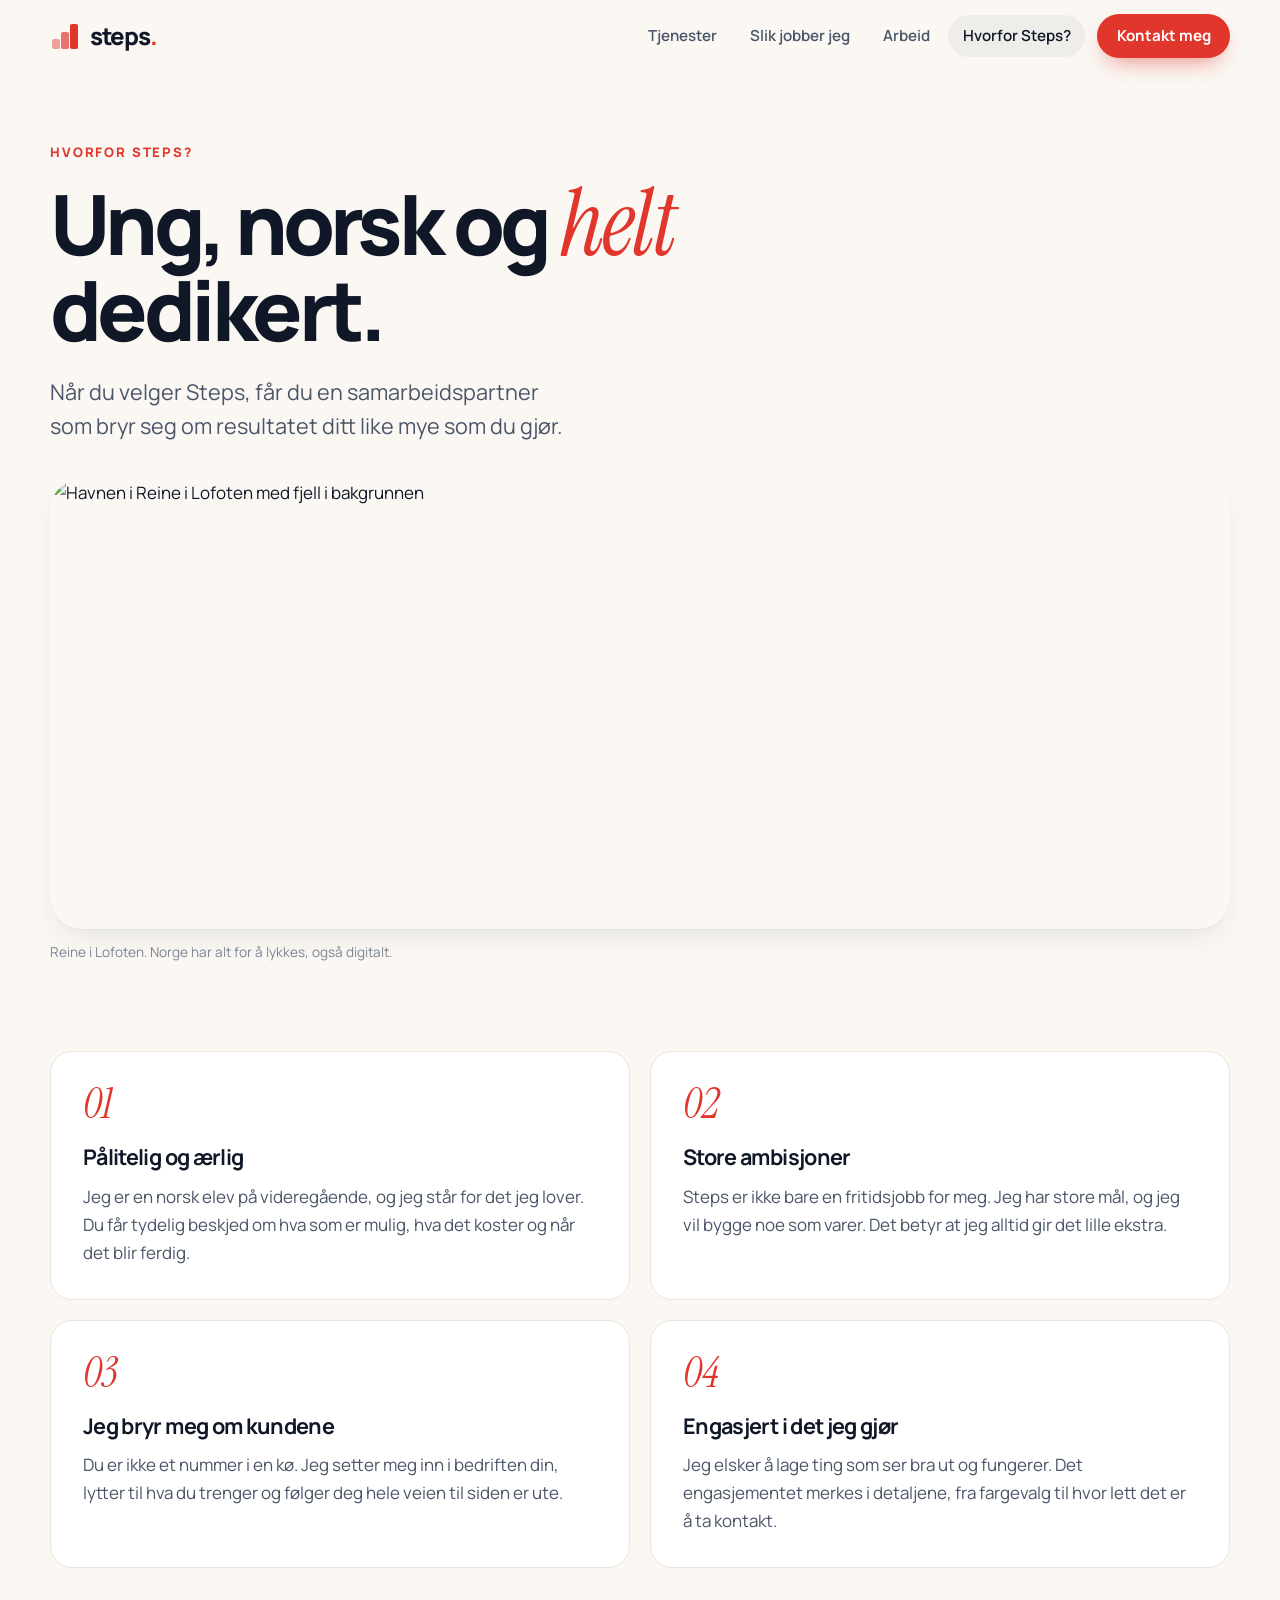
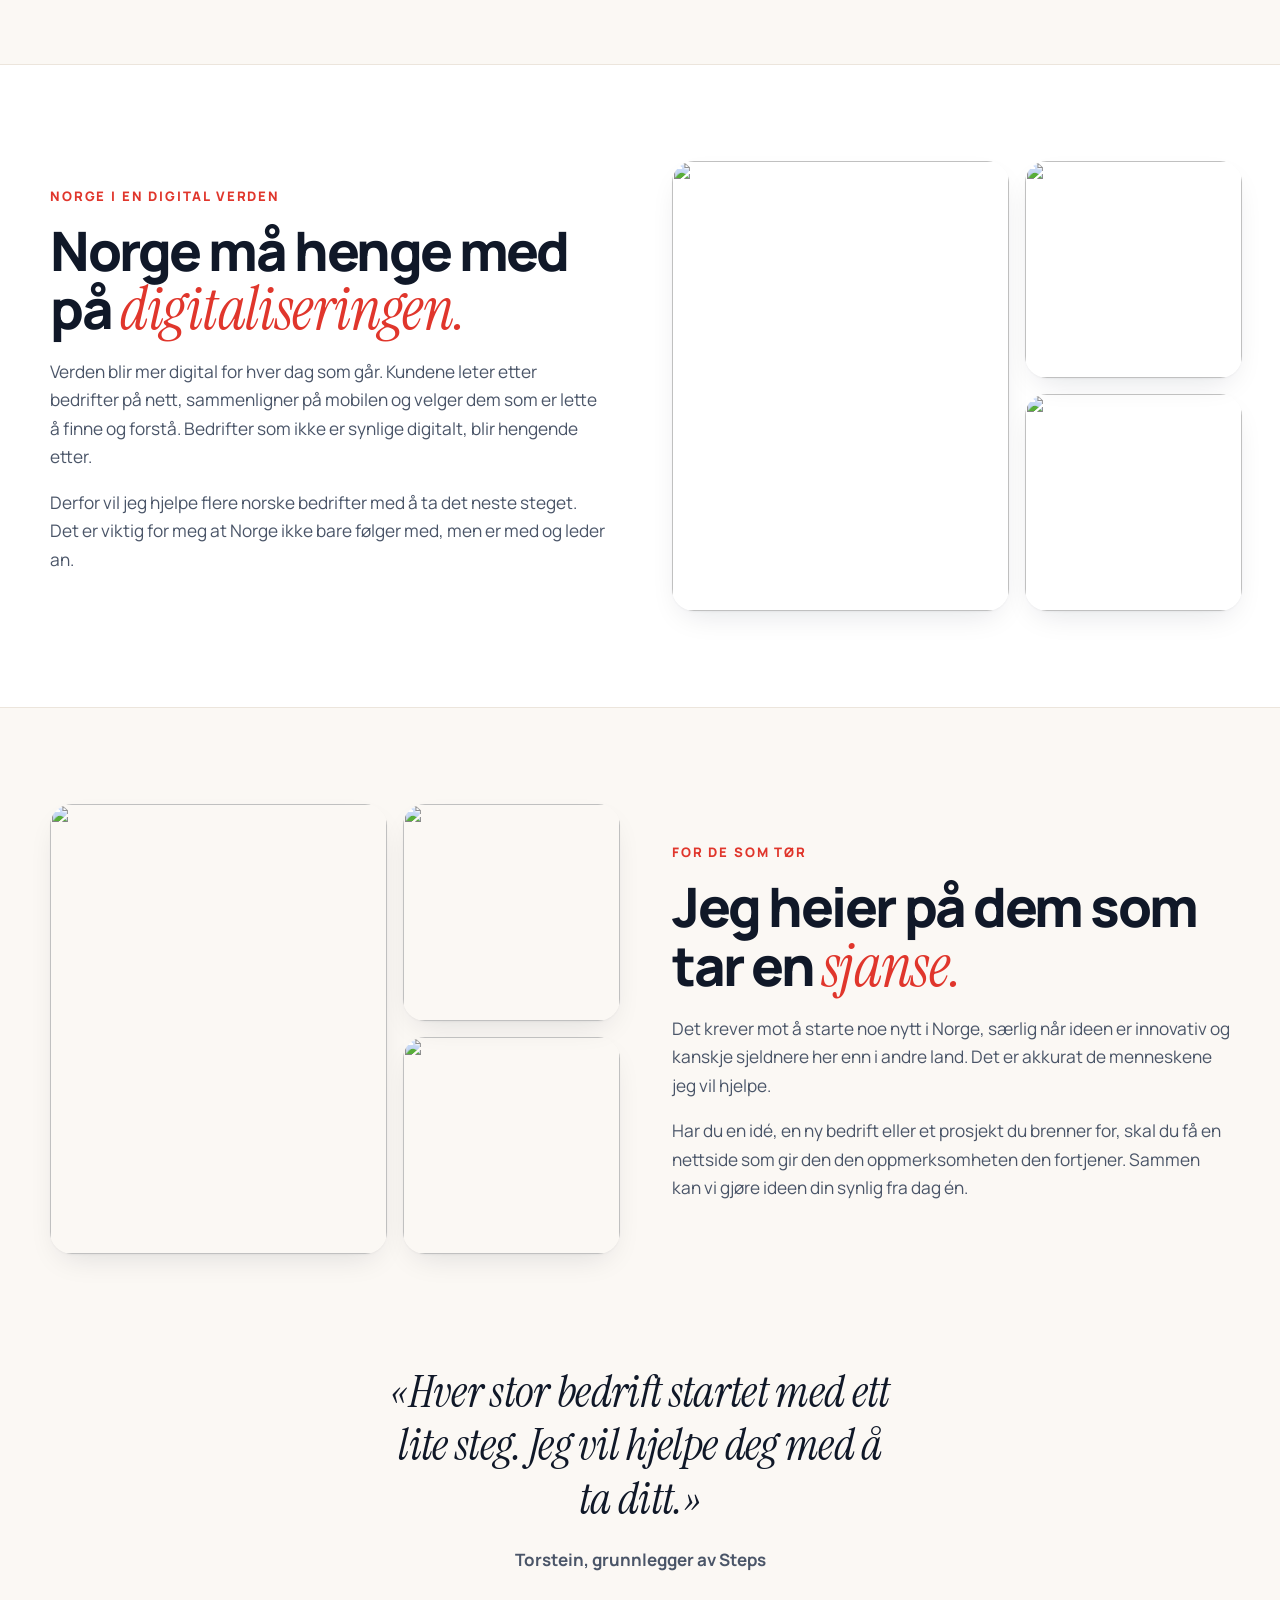
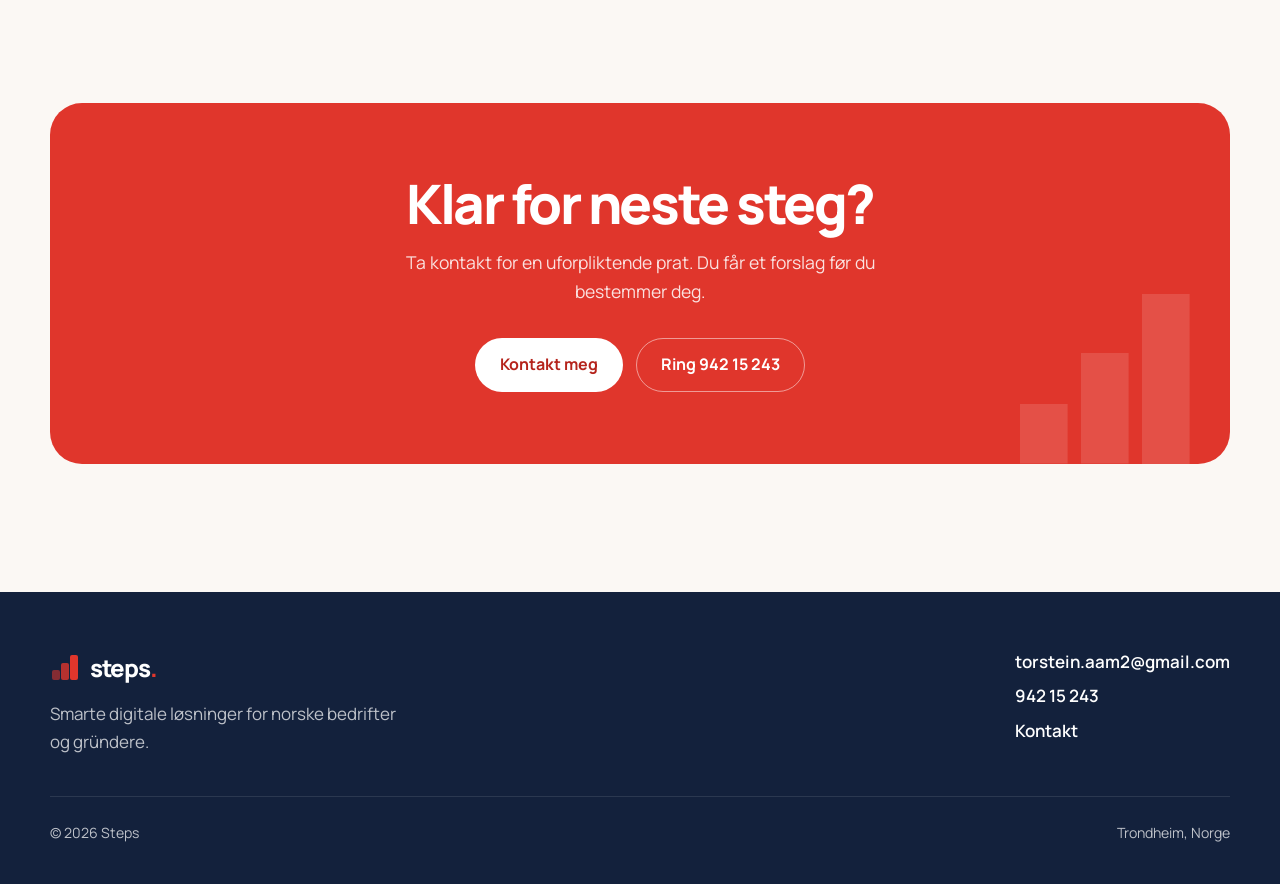
==== hvorfor.html @ 416d29a5 "Nytt design og navn: Steps, med lys profil, kontaktskjema og side om hvorfor velge Steps Co-authored" ====
<!DOCTYPE html>
<html lang="nb">
<head>
  <meta charset="UTF-8">
  <meta name="viewport" content="width=device-width, initial-scale=1.0">
  <title>Hvorfor velge Steps?</title>
  <meta name="description" content="Steps drives av en pålitelig og engasjert norsk elev på videregående som vil hjelpe norske bedrifter og gründere med å henge med på digitaliseringen.">
  <meta name="theme-color" content="#fbf8f4">
  <link rel="icon" href="data:image/svg+xml,%3Csvg xmlns='http://www.w3.org/2000/svg' viewBox='0 0 30 30'%3E%3Crect x='2' y='18' width='8' height='10' rx='2' fill='%23e0362c' opacity='.45'/%3E%3Crect x='11' y='11' width='8' height='17' rx='2' fill='%23e0362c' opacity='.7'/%3E%3Crect x='20' y='3' width='8' height='25' rx='2' fill='%23e0362c'/%3E%3C/svg%3E">
  <link rel="preconnect" href="https://fonts.googleapis.com">
  <link rel="preconnect" href="https://fonts.gstatic.com" crossorigin>
  <link href="https://fonts.googleapis.com/css2?family=Instrument+Serif:ital@0;1&family=Manrope:wght@400;500;600;700;800&display=swap" rel="stylesheet">
  <link rel="stylesheet" href="styles.css">
  <script>document.documentElement.classList.add('js');</script>
</head>
<body>
  <header class="topp">
    <div class="wrap topp-innhold">
      <a class="logo" href="index.html" aria-label="Steps – til forsiden">
        <svg viewBox="0 0 30 30" aria-hidden="true">
          <rect x="2" y="18" width="8" height="10" rx="2" fill="#e0362c" opacity=".45"/>
          <rect x="11" y="11" width="8" height="17" rx="2" fill="#e0362c" opacity=".7"/>
          <rect x="20" y="3" width="8" height="25" rx="2" fill="#e0362c"/>
        </svg>
        <span>steps<span class="punktum">.</span></span>
      </a>
      <nav class="meny" aria-label="Meny">
        <a href="index.html#tjenester">Tjenester</a>
        <a href="index.html#prosess">Slik jobber jeg</a>
        <a href="index.html#arbeid">Arbeid</a>
        <a href="hvorfor.html" aria-current="page">Hvorfor Steps?</a>
        <a class="knapp knapp--primar knapp--liten" href="index.html#kontakt">Kontakt meg</a>
      </nav>
    </div>
  </header>

  <main>
    <section class="side-hero">
      <div class="wrap">
        <span class="overtittel">Hvorfor Steps?</span>
        <h1>Ung, norsk og <span class="serif rod">helt</span> dedikert.</h1>
        <p class="slagord">Når du velger Steps, får du en samarbeidspartner som bryr seg om resultatet ditt like mye som du gjør.</p>
        <div class="banner vis">
          <img src="https://images.unsplash.com/photo-1635179502418-1d620c211ebd?auto=format&fit=crop&w=1800&q=75" alt="Havnen i Reine i Lofoten med fjell i bakgrunnen">
        </div>
        <p class="bildetekst-liten">Reine i Lofoten. Norge har alt for å lykkes, også digitalt.</p>
      </div>
    </section>

    <section class="seksjon" style="padding-top:3rem">
      <div class="wrap">
        <div class="grunner">
          <article class="grunn vis">
            <span class="nr">01</span>
            <h3>Pålitelig og ærlig</h3>
            <p>Jeg er en norsk elev på videregående, og jeg står for det jeg lover. Du får tydelig beskjed om hva som er mulig, hva det koster og når det blir ferdig.</p>
          </article>
          <article class="grunn vis forsink-1">
            <span class="nr">02</span>
            <h3>Store ambisjoner</h3>
            <p>Steps er ikke bare en fritidsjobb for meg. Jeg har store mål, og jeg vil bygge noe som varer. Det betyr at jeg alltid gir det lille ekstra.</p>
          </article>
          <article class="grunn vis">
            <span class="nr">03</span>
            <h3>Jeg bryr meg om kundene</h3>
            <p>Du er ikke et nummer i en kø. Jeg setter meg inn i bedriften din, lytter til hva du trenger og følger deg hele veien til siden er ute.</p>
          </article>
          <article class="grunn vis forsink-1">
            <span class="nr">04</span>
            <h3>Engasjert i det jeg gjør</h3>
            <p>Jeg elsker å lage ting som ser bra ut og fungerer. Det engasjementet merkes i detaljene, fra fargevalg til hvor lett det er å ta kontakt.</p>
          </article>
        </div>
      </div>
    </section>

    <section class="seksjon prosess">
      <div class="wrap delt">
        <div class="vis">
          <span class="overtittel">Norge i en digital verden</span>
          <h2>Norge må henge med på <span class="serif rod">digitaliseringen.</span></h2>
          <p>Verden blir mer digital for hver dag som går. Kundene leter etter bedrifter på nett, sammenligner på mobilen og velger dem som er lette å finne og forstå. Bedrifter som ikke er synlige digitalt, blir hengende etter.</p>
          <p>Derfor vil jeg hjelpe flere norske bedrifter med å ta det neste steget. Det er viktig for meg at Norge ikke bare følger med, men er med og leder an.</p>
        </div>
        <div class="delt-bilder vis forsink-1" aria-hidden="true">
          <img src="https://images.unsplash.com/photo-1705963035628-26a6a9cde008?auto=format&fit=crop&w=700&q=75" alt="" loading="lazy">
          <img src="https://images.unsplash.com/photo-1519389950473-47ba0277781c?auto=format&fit=crop&w=500&h=500&q=75" alt="" loading="lazy">
          <img src="https://images.unsplash.com/photo-1551434678-e076c223a692?auto=format&fit=crop&w=500&h=500&q=75" alt="" loading="lazy">
        </div>
      </div>
    </section>

    <section class="seksjon">
      <div class="wrap delt">
        <div class="delt-bilder vis" aria-hidden="true">
          <img src="https://images.unsplash.com/photo-1516216628859-9bccecab13ca?auto=format&fit=crop&w=700&q=75" alt="" loading="lazy">
          <img src="https://images.unsplash.com/photo-1600880292203-757bb62b4baf?auto=format&fit=crop&w=500&h=500&q=75" alt="" loading="lazy">
          <img src="https://images.unsplash.com/photo-1586717791821-3f44a563fa4c?auto=format&fit=crop&w=500&h=500&q=75" alt="" loading="lazy">
        </div>
        <div class="vis forsink-1">
          <span class="overtittel">For de som tør</span>
          <h2>Jeg heier på dem som tar en <span class="serif rod">sjanse.</span></h2>
          <p>Det krever mot å starte noe nytt i Norge, særlig når ideen er innovativ og kanskje sjeldnere her enn i andre land. Det er akkurat de menneskene jeg vil hjelpe.</p>
          <p>Har du en idé, en ny bedrift eller et prosjekt du brenner for, skal du få en nettside som gir den den oppmerksomheten den fortjener. Sammen kan vi gjøre ideen din synlig fra dag én.</p>
        </div>
      </div>
    </section>

    <section class="seksjon" style="padding-top:1rem">
      <div class="wrap">
        <p class="sitat vis">«Hver stor bedrift startet med ett lite steg. Jeg vil hjelpe deg med å ta ditt.»</p>
        <p class="sitat-kilde vis">Torstein, grunnlegger av Steps</p>
      </div>
    </section>

    <section class="seksjon" style="padding-top:1rem">
      <div class="wrap">
        <div class="cta vis">
          <h2>Klar for neste steg?</h2>
          <p>Ta kontakt for en uforpliktende prat. Du får et forslag før du bestemmer deg.</p>
          <div class="handlinger">
            <a class="knapp knapp--primar" href="index.html#kontakt">Kontakt meg</a>
            <a class="knapp knapp--sekundar" href="tel:+4794215243">Ring 942 15 243</a>
          </div>
        </div>
      </div>
    </section>
  </main>

  <footer class="bunn">
    <div class="wrap">
      <div class="bunn-grid">
        <div>
          <a class="logo" href="index.html">
            <svg viewBox="0 0 30 30" aria-hidden="true">
              <rect x="2" y="18" width="8" height="10" rx="2" fill="#e0362c" opacity=".55"/>
              <rect x="11" y="11" width="8" height="17" rx="2" fill="#e0362c" opacity=".8"/>
              <rect x="20" y="3" width="8" height="25" rx="2" fill="#e0362c"/>
            </svg>
            <span>steps<span class="punktum">.</span></span>
          </a>
          <p>Smarte digitale løsninger for norske bedrifter og gründere.</p>
        </div>
        <div class="bunn-lenker">
          <a href="mailto:torstein.aam2@gmail.com">torstein.aam2@gmail.com</a>
          <a href="tel:+4794215243">942 15 243</a>
          <a href="index.html#kontakt">Kontakt</a>
        </div>
      </div>
      <div class="bunn-nederst">
        <span>&copy; <span data-aar>2026</span> Steps</span>
        <span>Trondheim, Norge</span>
      </div>
    </div>
  </footer>

  <script src="script.js"></script>
</body>
</html>
---- styles.css ----
:root {
  --bg: #fbf8f4;
  --surface: #ffffff;
  --ink: #101828;
  --ink-2: #4a5568;
  --ink-3: #7a8494;
  --line: #ece5dc;
  /* Rorbu-rød: hovedfargen til Steps */
  --accent: #e0362c;
  --accent-dark: #b5241c;
  --accent-soft: #fdece9;
  --navy: #13213c;
  --font: "Manrope", system-ui, -apple-system, "Segoe UI", sans-serif;
  --serif: "Instrument Serif", Georgia, serif;
  --max: 1180px;
  --radius: 22px;
  --shadow: 0 1px 2px rgba(16, 24, 40, 0.04), 0 12px 32px -12px rgba(16, 24, 40, 0.14);
}

* { box-sizing: border-box; }
html { scroll-behavior: smooth; }
body {
  margin: 0;
  font-family: var(--font);
  background: var(--bg);
  color: var(--ink);
  font-size: 1.0625rem;
  line-height: 1.65;
  -webkit-font-smoothing: antialiased;
}
img, video { max-width: 100%; display: block; }
a { color: inherit; }
a:focus-visible, button:focus-visible, input:focus-visible, textarea:focus-visible {
  outline: 3px solid var(--accent);
  outline-offset: 3px;
}
::selection { background: var(--accent); color: #fff; }

.wrap { width: min(100% - 2.5rem, var(--max)); margin-inline: auto; }
.serif { font-family: var(--serif); font-weight: 400; font-style: italic; letter-spacing: -0.01em; }
.rod { color: var(--accent); }

/* Toppmeny */
.topp {
  position: sticky;
  top: 0;
  z-index: 50;
  background: rgba(251, 248, 244, 0.82);
  backdrop-filter: saturate(1.4) blur(14px);
  -webkit-backdrop-filter: saturate(1.4) blur(14px);
  border-bottom: 1px solid transparent;
  transition: border-color 0.3s, box-shadow 0.3s;
}
.topp.rullet { border-bottom-color: var(--line); }
.topp-innhold {
  display: flex;
  align-items: center;
  justify-content: space-between;
  gap: 1rem;
  min-height: 4.5rem;
}
.logo {
  display: inline-flex;
  align-items: center;
  gap: 0.6rem;
  text-decoration: none;
  font-weight: 800;
  font-size: 1.5rem;
  letter-spacing: -0.045em;
}
.logo svg { width: 30px; height: 30px; flex: none; }
.logo .punktum { color: var(--accent); }
.meny { display: flex; align-items: center; gap: 0.25rem; }
.meny a:not(.knapp) {
  text-decoration: none;
  color: var(--ink-2);
  font-weight: 600;
  font-size: 0.95rem;
  padding: 0.55rem 0.9rem;
  border-radius: 999px;
  transition: color 0.2s, background 0.2s;
}
.meny a:not(.knapp):hover, .meny a[aria-current="page"] { color: var(--ink); background: rgba(16, 24, 40, 0.05); }
.meny .knapp { margin-left: 0.5rem; }

/* Knapper */
.knapp {
  display: inline-flex;
  align-items: center;
  justify-content: center;
  gap: 0.6rem;
  min-height: 3.1rem;
  padding: 0.8rem 1.5rem;
  border-radius: 999px;
  border: 1.5px solid transparent;
  font: inherit;
  font-weight: 700;
  font-size: 1rem;
  text-decoration: none;
  cursor: pointer;
  transition: transform 0.2s, background 0.2s, border-color 0.2s, box-shadow 0.2s, color 0.2s;
}
.knapp:hover { transform: translateY(-2px); }
.knapp svg { width: 18px; height: 18px; flex: none; transition: transform 0.2s; }
.knapp:hover svg { transform: translateX(3px); }
.knapp--primar {
  background: var(--accent);
  color: #fff;
  box-shadow: 0 10px 24px -10px rgba(224, 54, 44, 0.7);
}
.knapp--primar:hover { background: var(--accent-dark); }
.knapp--sekundar { background: var(--surface); color: var(--ink); border-color: var(--line); }
.knapp--sekundar:hover { border-color: var(--ink); }
.knapp--liten { min-height: 2.6rem; padding: 0.55rem 1.15rem; font-size: 0.95rem; }

/* Hero */
.hero { position: relative; padding: 4.5rem 0 3.5rem; overflow: hidden; }
.hero::before {
  content: "";
  position: absolute;
  inset: -20% -10% auto auto;
  width: 60vw;
  height: 60vw;
  max-width: 820px;
  max-height: 820px;
  background: radial-gradient(circle, rgba(224, 54, 44, 0.12), transparent 62%);
  pointer-events: none;
}
.hero-grid {
  position: relative;
  display: grid;
  grid-template-columns: 1.05fr 0.95fr;
  gap: 3.5rem;
  align-items: center;
}
.etikett {
  display: inline-flex;
  align-items: center;
  gap: 0.6rem;
  padding: 0.4rem 0.95rem 0.4rem 0.45rem;
  border-radius: 999px;
  background: var(--surface);
  border: 1px solid var(--line);
  font-size: 0.88rem;
  font-weight: 600;
  color: var(--ink-2);
  margin-bottom: 1.6rem;
}
.flagg {
  width: 26px;
  height: 18px;
  border-radius: 4px;
  overflow: hidden;
  flex: none;
}
h1 {
  font-size: clamp(3rem, 7.2vw, 5.9rem);
  line-height: 0.98;
  letter-spacing: -0.055em;
  font-weight: 800;
  margin: 0 0 1.5rem;
}
h1 .serif { font-size: 1.12em; letter-spacing: -0.02em; }
.understrek { position: relative; display: inline-block; white-space: nowrap; }
.understrek svg {
  position: absolute;
  left: -2%;
  bottom: -0.12em;
  width: 104%;
  height: 0.32em;
  overflow: visible;
}
.understrek path {
  fill: none;
  stroke: var(--accent);
  stroke-width: 7;
  stroke-linecap: round;
  stroke-dasharray: 420;
  stroke-dashoffset: 420;
  animation: tegn 1.1s 0.5s cubic-bezier(0.65, 0, 0.35, 1) forwards;
}
@keyframes tegn { to { stroke-dashoffset: 0; } }
.slagord {
  font-size: clamp(1.15rem, 1.8vw, 1.35rem);
  color: var(--ink-2);
  max-width: 33rem;
  margin: 0 0 2.2rem;
  line-height: 1.6;
}
.slagord strong { color: var(--ink); font-weight: 700; }
.handlinger { display: flex; flex-wrap: wrap; gap: 0.85rem; align-items: center; }
.kontaktlinje {
  display: flex;
  flex-wrap: wrap;
  gap: 0.4rem 1.4rem;
  margin-top: 1.8rem;
  font-size: 0.95rem;
  color: var(--ink-3);
}
.kontaktlinje a { color: var(--ink); font-weight: 700; text-decoration: none; border-bottom: 1.5px solid var(--accent-soft); }
.kontaktlinje a:hover { border-bottom-color: var(--accent); }

.hero-visuell { position: relative; min-height: 520px; }
.hero-video {
  position: absolute;
  inset: 0 0 60px 40px;
  border-radius: 28px;
  overflow: hidden;
  box-shadow: var(--shadow);
  background: #ddd;
}
.hero-video video { width: 100%; height: 100%; object-fit: cover; }
.hero-bilde {
  position: absolute;
  left: 0;
  bottom: 0;
  width: 42%;
  aspect-ratio: 4 / 5;
  border-radius: 20px;
  overflow: hidden;
  border: 6px solid var(--bg);
  box-shadow: var(--shadow);
  animation: svev 7s ease-in-out infinite;
}
.hero-bilde img { width: 100%; height: 100%; object-fit: cover; }
.hero-kort {
  position: absolute;
  right: -10px;
  bottom: 18px;
  width: 250px;
  background: var(--surface);
  border-radius: 18px;
  padding: 1rem;
  box-shadow: var(--shadow);
  border: 1px solid var(--line);
  animation: svev 7s 1.5s ease-in-out infinite;
}
@keyframes svev { 0%, 100% { transform: translateY(0); } 50% { transform: translateY(-10px); } }

/* Animert nettlesermockup som bygger en side */
.mock-topp { display: flex; gap: 5px; margin-bottom: 0.75rem; }
.mock-topp span { width: 8px; height: 8px; border-radius: 50%; background: var(--line); }
.mock-topp span:first-child { background: var(--accent); }
.mock-blokk { height: 9px; border-radius: 5px; background: #eef0f3; margin-bottom: 7px; transform-origin: left; animation: bygg 4.8s ease-in-out infinite; }
.mock-blokk.tittel { height: 16px; width: 78%; background: var(--ink); }
.mock-blokk.b1 { width: 92%; animation-delay: 0.25s; }
.mock-blokk.b2 { width: 64%; animation-delay: 0.5s; }
.mock-rad { display: flex; gap: 7px; margin-top: 10px; }
.mock-rad .mock-blokk { height: 38px; flex: 1; border-radius: 9px; animation-delay: 0.8s; }
.mock-rad .mock-blokk:nth-child(2) { animation-delay: 1s; background: var(--accent-soft); }
.mock-rad .mock-blokk:nth-child(3) { animation-delay: 1.2s; }
.mock-knapp { margin-top: 6px; height: 22px; width: 44%; border-radius: 999px; background: var(--accent); transform-origin: left; animation: bygg 4.8s 1.4s ease-in-out infinite; }
.mock-tekst { margin: 0.7rem 0 0; font-size: 0.78rem; font-weight: 700; color: var(--ink-2); display: flex; align-items: center; gap: 0.45rem; }
.mock-tekst::before { content: ""; width: 7px; height: 7px; border-radius: 50%; background: #2fb36d; box-shadow: 0 0 0 4px rgba(47, 179, 109, 0.18); }
@keyframes bygg {
  0% { transform: scaleX(0); opacity: 0; }
  14%, 82% { transform: scaleX(1); opacity: 1; }
  100% { transform: scaleX(1); opacity: 0; }
}

/* Bildebånd som ruller */
.baand { padding: 1.5rem 0 1rem; overflow: hidden; }
.baand-spor { display: flex; gap: 1rem; width: max-content; animation: rull 60s linear infinite; }
.baand:hover .baand-spor { animation-play-state: paused; }
.baand figure { margin: 0; width: 280px; height: 190px; border-radius: 18px; overflow: hidden; flex: none; }
.baand figure:nth-child(even) { width: 220px; }
.baand img { width: 100%; height: 100%; object-fit: cover; transition: transform 0.6s; }
.baand figure:hover img { transform: scale(1.06); }
@keyframes rull { to { transform: translateX(calc(-50% - 0.5rem)); } }

/* Seksjoner */
.seksjon { padding: 6rem 0; }
.seksjon-hode { max-width: 44rem; margin-bottom: 3rem; }
.overtittel {
  display: inline-block;
  font-size: 0.82rem;
  font-weight: 800;
  letter-spacing: 0.14em;
  text-transform: uppercase;
  color: var(--accent);
  margin-bottom: 0.9rem;
}
h2 {
  font-size: clamp(2.1rem, 4.4vw, 3.4rem);
  line-height: 1.04;
  letter-spacing: -0.045em;
  font-weight: 800;
  margin: 0 0 1rem;
}
h2 .serif { font-size: 1.1em; }
.ingress { font-size: 1.15rem; color: var(--ink-2); margin: 0; }

/* Tjenester */
.tjenester { display: grid; grid-template-columns: repeat(4, 1fr); gap: 1.25rem; }
.tjeneste {
  background: var(--surface);
  border: 1px solid var(--line);
  border-radius: var(--radius);
  overflow: hidden;
  display: flex;
  flex-direction: column;
  transition: transform 0.3s, box-shadow 0.3s;
}
.tjeneste:hover { transform: translateY(-6px); box-shadow: var(--shadow); }
.tjeneste-bilde { aspect-ratio: 4 / 3; overflow: hidden; }
.tjeneste-bilde img { width: 100%; height: 100%; object-fit: cover; transition: transform 0.6s; }
.tjeneste:hover .tjeneste-bilde img { transform: scale(1.06); }
.tjeneste-tekst { padding: 1.4rem 1.4rem 1.6rem; }
.tjeneste .nr { font-size: 0.8rem; font-weight: 800; color: var(--accent); letter-spacing: 0.08em; }
.tjeneste h3 { font-size: 1.2rem; letter-spacing: -0.02em; margin: 0.35rem 0 0.5rem; }
.tjeneste p { margin: 0; color: var(--ink-2); font-size: 0.98rem; }

/* Steg for steg */
.prosess { background: var(--surface); border-block: 1px solid var(--line); }
.prosess-grid { display: grid; grid-template-columns: 1fr 1fr; gap: 4rem; align-items: center; }
.steg-liste { list-style: none; margin: 2rem 0 0; padding: 0; display: grid; gap: 0.5rem; }
.steg {
  display: grid;
  grid-template-columns: 3.25rem 1fr;
  gap: 1.1rem;
  padding: 1.1rem;
  border-radius: 18px;
  transition: background 0.25s;
}
.steg:hover { background: var(--bg); }
.steg-nr {
  width: 3.25rem;
  height: 3.25rem;
  border-radius: 14px;
  display: grid;
  place-items: center;
  font-weight: 800;
  color: var(--accent);
  background: var(--accent-soft);
}
.steg:nth-child(2) .steg-nr { transform: translateY(-3px); }
.steg:nth-child(3) .steg-nr { transform: translateY(-6px); }
.steg:nth-child(4) .steg-nr { transform: translateY(-9px); background: var(--accent); color: #fff; }
.steg h3 { margin: 0.1rem 0 0.25rem; font-size: 1.15rem; letter-spacing: -0.02em; }
.steg p { margin: 0; color: var(--ink-2); font-size: 0.98rem; }
.prosess-media { position: relative; display: grid; grid-template-columns: 1fr 1fr; gap: 1rem; }
.prosess-media > * { border-radius: 22px; overflow: hidden; box-shadow: var(--shadow); }
.prosess-media video, .prosess-media img { width: 100%; height: 100%; object-fit: cover; }
.prosess-media .stor { grid-column: 1 / -1; aspect-ratio: 16 / 9; }
.prosess-media .liten { aspect-ratio: 1; }

/* Arbeid */
.prosjekt {
  display: grid;
  grid-template-columns: 1.25fr 0.75fr;
  gap: 2.5rem;
  align-items: center;
  background: var(--surface);
  border: 1px solid var(--line);
  border-radius: 30px;
  padding: 2rem;
}
.nettleser { border-radius: 16px; overflow: hidden; border: 1px solid var(--line); box-shadow: var(--shadow); background: #fff; }
.nettleser-topp { display: flex; align-items: center; gap: 6px; padding: 0.7rem 0.9rem; background: #f4f1ec; border-bottom: 1px solid var(--line); }
.nettleser-topp span { width: 10px; height: 10px; border-radius: 50%; background: #ddd5ca; }
.nettleser-topp .adresse { margin-left: 0.75rem; flex: 1; height: auto; width: auto; border-radius: 8px; background: #fff; font-size: 0.75rem; color: var(--ink-3); padding: 0.2rem 0.7rem; }
.nettleser img { width: 100%; height: auto; }
.status {
  display: inline-flex;
  align-items: center;
  gap: 0.5rem;
  font-size: 0.82rem;
  font-weight: 700;
  color: var(--accent-dark);
  background: var(--accent-soft);
  padding: 0.35rem 0.8rem;
  border-radius: 999px;
}
.status::before { content: ""; width: 7px; height: 7px; border-radius: 50%; background: var(--accent); animation: puls 1.8s infinite; }
@keyframes puls { 0% { box-shadow: 0 0 0 0 rgba(224, 54, 44, 0.5); } 100% { box-shadow: 0 0 0 9px rgba(224, 54, 44, 0); } }
.prosjekt h3 { font-size: 2rem; letter-spacing: -0.04em; margin: 1rem 0 0.6rem; line-height: 1.1; }
.prosjekt p { color: var(--ink-2); margin: 0 0 1rem; }
.merknad { font-size: 0.92rem; padding: 0.9rem 1rem; border-radius: 14px; background: var(--bg); border: 1px dashed var(--line); }

/* Hvorfor-teaser på forsiden */
.hvorfor-teaser {
  position: relative;
  border-radius: 32px;
  overflow: hidden;
  min-height: 520px;
  display: grid;
  grid-template-columns: 1fr 1fr;
  background: var(--navy);
  color: #fff;
}
.hvorfor-teaser .tekst { padding: clamp(2rem, 5vw, 4rem); display: flex; flex-direction: column; justify-content: center; gap: 1rem; }
.hvorfor-teaser h2 { color: #fff; margin: 0; }
.hvorfor-teaser p { color: rgba(255, 255, 255, 0.78); margin: 0 0 0.8rem; font-size: 1.1rem; }
.hvorfor-teaser .overtittel { color: #ff8a7f; margin: 0; }
.hvorfor-teaser .bilde { position: relative; }
.hvorfor-teaser .bilde img { position: absolute; inset: 0; width: 100%; height: 100%; object-fit: cover; }
.hvorfor-teaser .bildetekst {
  position: absolute;
  left: 1rem;
  bottom: 1rem;
  font-size: 0.8rem;
  font-weight: 600;
  background: rgba(16, 24, 40, 0.55);
  backdrop-filter: blur(8px);
  padding: 0.35rem 0.75rem;
  border-radius: 999px;
}
.hvorfor-teaser .knapp { align-self: flex-start; }

/* Kontakt */
.kontakt-grid { display: grid; grid-template-columns: 0.9fr 1.1fr; gap: 3rem; align-items: start; }
.kontaktvalg { display: grid; gap: 0.85rem; margin-top: 2rem; }
.kontaktvalg-rad {
  display: flex;
  align-items: center;
  gap: 1rem;
  padding: 1.05rem 1.2rem;
  background: var(--surface);
  border: 1px solid var(--line);
  border-radius: 18px;
  text-decoration: none;
  transition: border-color 0.2s, transform 0.2s;
}
a.kontaktvalg-rad:hover { border-color: var(--accent); transform: translateX(4px); }
.kontaktvalg-ikon {
  width: 46px;
  height: 46px;
  border-radius: 14px;
  background: var(--accent-soft);
  color: var(--accent);
  display: grid;
  place-items: center;
  flex: none;
}
.kontaktvalg-ikon svg { width: 22px; height: 22px; }
.kontaktvalg-rad small { display: block; color: var(--ink-3); font-size: 0.82rem; font-weight: 600; }
.kontaktvalg-rad strong { font-size: 1.08rem; letter-spacing: -0.01em; word-break: break-all; }
.kopier {
  margin-left: auto;
  border: 1px solid var(--line);
  background: var(--bg);
  border-radius: 999px;
  padding: 0.4rem 0.9rem;
  font: inherit;
  font-size: 0.85rem;
  font-weight: 700;
  cursor: pointer;
  color: var(--ink-2);
  flex: none;
}
.kopier:hover { border-color: var(--ink); color: var(--ink); }

.skjema {
  background: var(--surface);
  border: 1px solid var(--line);
  border-radius: 28px;
  padding: clamp(1.5rem, 4vw, 2.5rem);
  box-shadow: var(--shadow);
}
.skjema h3 { margin: 0 0 0.3rem; font-size: 1.5rem; letter-spacing: -0.03em; }
.skjema > p { margin: 0 0 1.5rem; color: var(--ink-2); }
.felt-rad { display: grid; grid-template-columns: 1fr 1fr; gap: 1rem; }
.felt { display: grid; gap: 0.4rem; margin-bottom: 1rem; }
.felt label { font-weight: 700; font-size: 0.92rem; }
.felt label span { color: var(--ink-3); font-weight: 500; }
.felt input, .felt textarea {
  font: inherit;
  font-size: 1rem;
  color: var(--ink);
  background: var(--bg);
  border: 1.5px solid var(--line);
  border-radius: 14px;
  padding: 0.85rem 1rem;
  transition: border-color 0.2s, background 0.2s;
}
.felt input:focus, .felt textarea:focus { outline: none; border-color: var(--accent); background: #fff; }
.felt textarea { min-height: 140px; resize: vertical; }
.skjult { position: absolute; left: -9999px; }
.skjema .knapp { width: 100%; margin-top: 0.4rem; }
.skjema .knapp[disabled] { opacity: 0.65; cursor: wait; transform: none; }
.skjema-status { margin: 1rem 0 0; font-weight: 600; font-size: 0.95rem; min-height: 1.5em; }
.skjema-status.ok { color: #1f8a52; }
.skjema-status.feil { color: var(--accent-dark); }

/* Bunn */
.bunn { background: var(--navy); color: rgba(255, 255, 255, 0.72); padding: 3.5rem 0 2.5rem; margin-top: 2rem; }
.bunn-grid { display: flex; flex-wrap: wrap; justify-content: space-between; gap: 2rem; align-items: flex-start; }
.bunn .logo { color: #fff; }
.bunn p { margin: 0.6rem 0 0; max-width: 22rem; }
.bunn-lenker { display: grid; gap: 0.4rem; }
.bunn-lenker a { color: #fff; text-decoration: none; font-weight: 600; }
.bunn-lenker a:hover { color: #ff8a7f; }
.bunn-nederst { margin-top: 2.5rem; padding-top: 1.5rem; border-top: 1px solid rgba(255, 255, 255, 0.1); font-size: 0.88rem; display: flex; flex-wrap: wrap; justify-content: space-between; gap: 0.5rem; }

/* Hvorfor-siden */
.side-hero { padding: 4rem 0 2.5rem; }
.side-hero h1 { font-size: clamp(2.8rem, 6.5vw, 5.2rem); max-width: 14ch; }
.banner { border-radius: 32px; overflow: hidden; aspect-ratio: 21 / 8; box-shadow: var(--shadow); }
.banner img { width: 100%; height: 100%; object-fit: cover; }
.bildetekst-liten { font-size: 0.85rem; color: var(--ink-3); margin: 0.75rem 0 0; }
.grunner { display: grid; grid-template-columns: repeat(2, 1fr); gap: 1.25rem; }
.grunn {
  background: var(--surface);
  border: 1px solid var(--line);
  border-radius: var(--radius);
  padding: 2rem;
  transition: transform 0.3s, box-shadow 0.3s;
}
.grunn:hover { transform: translateY(-4px); box-shadow: var(--shadow); }
.grunn .nr { font-family: var(--serif); font-style: italic; font-size: 2.6rem; line-height: 1; color: var(--accent); }
.grunn h3 { font-size: 1.35rem; letter-spacing: -0.03em; margin: 0.8rem 0 0.5rem; }
.grunn p { margin: 0; color: var(--ink-2); }
.delt { display: grid; grid-template-columns: 1fr 1fr; gap: 4rem; align-items: center; }
.delt-bilder { display: grid; grid-template-columns: 1.2fr 0.8fr; gap: 1rem; }
.delt-bilder img { width: 100%; height: 100%; object-fit: cover; border-radius: 22px; box-shadow: var(--shadow); }
.delt-bilder img:first-child { grid-row: span 2; aspect-ratio: 3 / 4; }
.delt-bilder img:not(:first-child) { aspect-ratio: 1; }
.delt p { color: var(--ink-2); font-size: 1.08rem; }
.sitat {
  font-family: var(--serif);
  font-style: italic;
  font-size: clamp(1.8rem, 3.6vw, 2.8rem);
  line-height: 1.2;
  letter-spacing: -0.015em;
  max-width: 24ch;
  margin: 0 auto;
  text-align: center;
}
.sitat-kilde { text-align: center; margin-top: 1.2rem; font-weight: 700; color: var(--ink-2); }
.cta {
  text-align: center;
  background: var(--accent);
  color: #fff;
  border-radius: 32px;
  padding: clamp(2.5rem, 6vw, 4.5rem) 1.5rem;
  position: relative;
  overflow: hidden;
}
.cta::after {
  content: "";
  position: absolute;
  right: 2.5rem;
  bottom: 0;
  width: 170px;
  height: 170px;
  background:
    linear-gradient(rgba(255,255,255,0.13), rgba(255,255,255,0.13)) 0 100% / 28% 35% no-repeat,
    linear-gradient(rgba(255,255,255,0.13), rgba(255,255,255,0.13)) 50% 100% / 28% 65% no-repeat,
    linear-gradient(rgba(255,255,255,0.13), rgba(255,255,255,0.13)) 100% 100% / 28% 100% no-repeat;
}
@media (max-width: 720px) { .cta::after { display: none; } }
.cta h2 { color: #fff; }
.cta p { color: rgba(255, 255, 255, 0.85); max-width: 32rem; margin: 0 auto 2rem; font-size: 1.1rem; }
.cta .handlinger { justify-content: center; position: relative; z-index: 1; }
.cta .knapp--primar { background: #fff; color: var(--accent-dark); box-shadow: none; }
.cta .knapp--primar:hover { background: var(--navy); color: #fff; }
.cta .knapp--sekundar { background: transparent; color: #fff; border-color: rgba(255, 255, 255, 0.5); }
.cta .knapp--sekundar:hover { border-color: #fff; }

/* Animasjon når elementer kommer til syne */
.js .vis { opacity: 0; transform: translateY(28px); transition: opacity 0.8s ease, transform 0.8s cubic-bezier(0.2, 0.7, 0.2, 1); }
.js .vis.synlig { opacity: 1; transform: none; }
.js .vis.forsink-1 { transition-delay: 0.1s; }
.js .vis.forsink-2 { transition-delay: 0.2s; }
.js .vis.forsink-3 { transition-delay: 0.3s; }

@media (max-width: 1000px) {
  .hero-grid, .prosess-grid, .kontakt-grid, .delt { grid-template-columns: 1fr; gap: 2.5rem; }
  .hero-visuell { min-height: 440px; }
  .tjenester { grid-template-columns: repeat(2, 1fr); }
  .prosjekt { grid-template-columns: 1fr; }
  .hvorfor-teaser { grid-template-columns: 1fr; }
  .hvorfor-teaser .bilde { min-height: 300px; }
}
@media (max-width: 720px) {
  .meny a:not(.knapp):not(.behold) { display: none; }
  .seksjon { padding: 4.5rem 0; }
  .hero { padding-top: 2.5rem; }
  .hero-visuell { min-height: 380px; }
  .hero-video { inset: 0 0 50px 20px; }
  .hero-kort { width: 210px; right: 0; }
  .tjenester, .grunner, .felt-rad { grid-template-columns: 1fr; }
  .banner { aspect-ratio: 4 / 3; }
  .kopier { display: none; }
}
@media (prefers-reduced-motion: reduce) {
  *, *::before, *::after { animation: none !important; transition: none !important; scroll-behavior: auto !important; }
  .understrek path { stroke-dashoffset: 0; }
  .js .vis { opacity: 1; transform: none; }
}
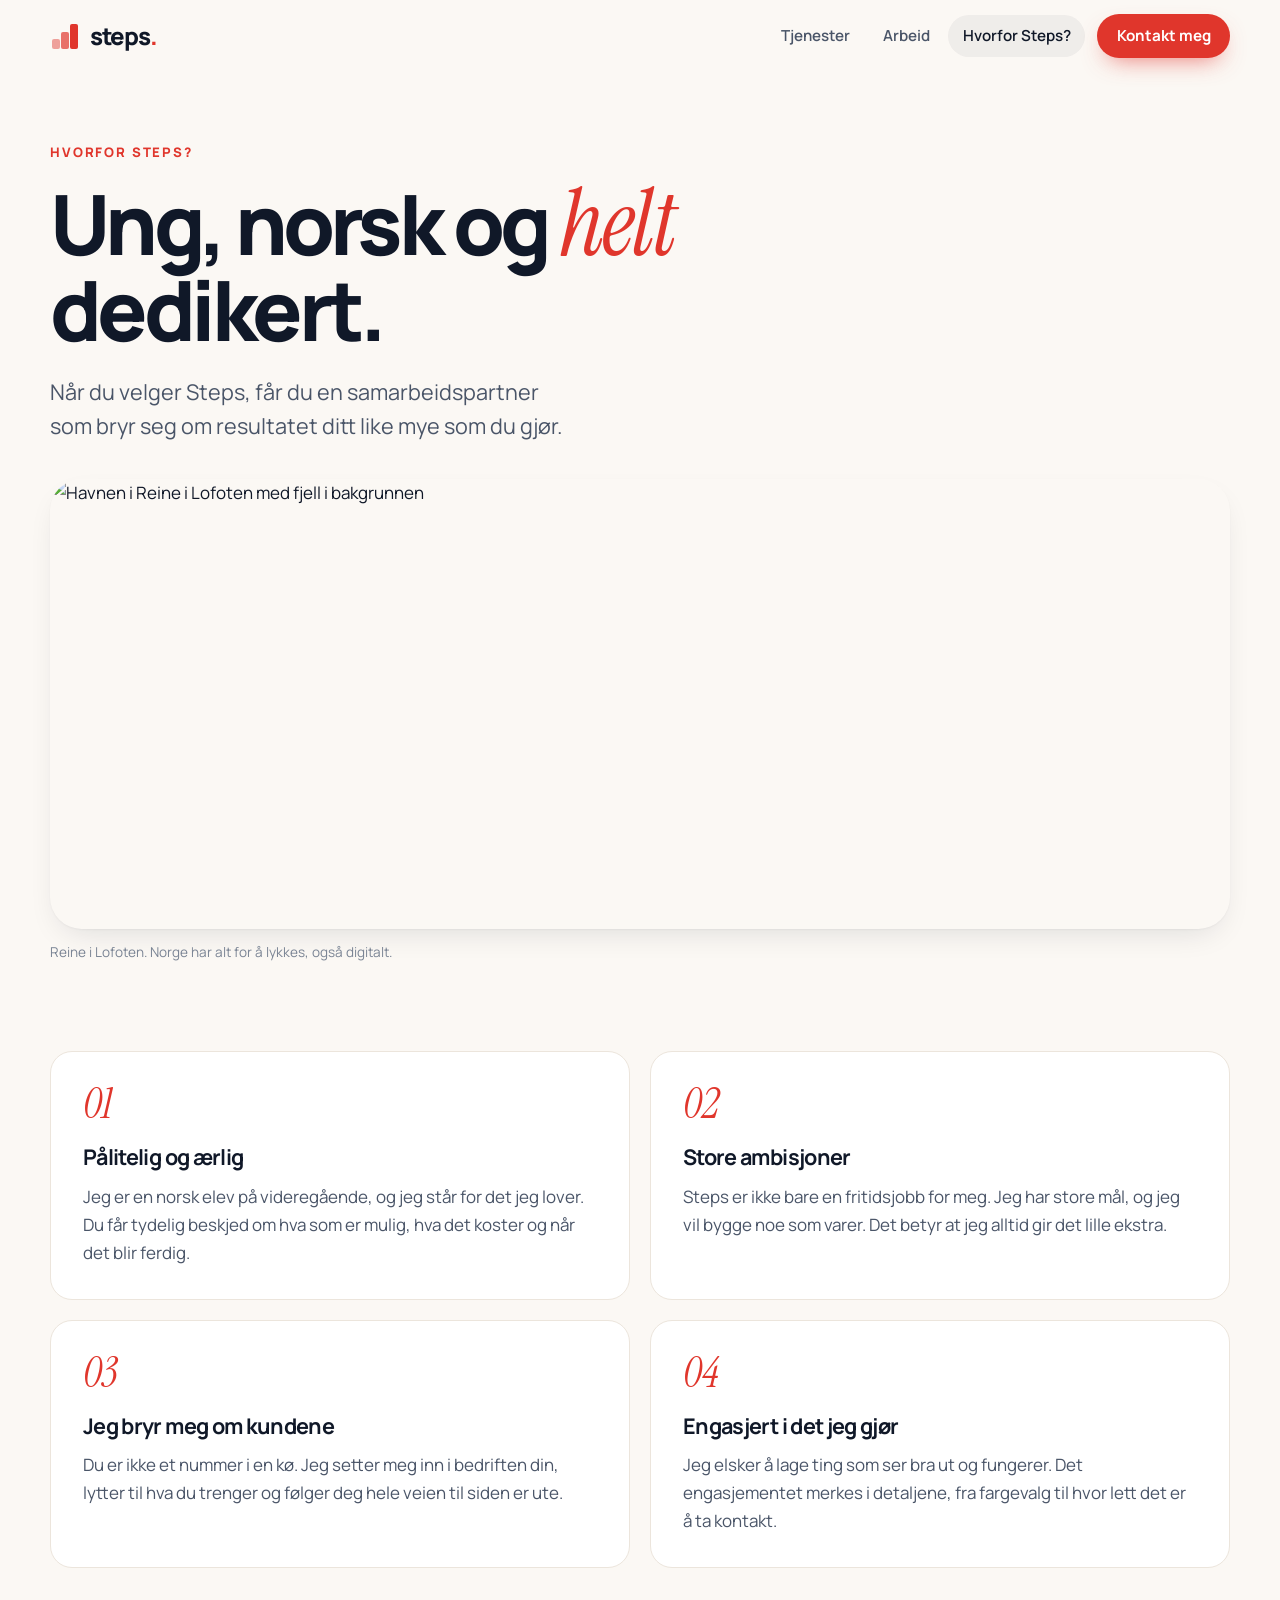
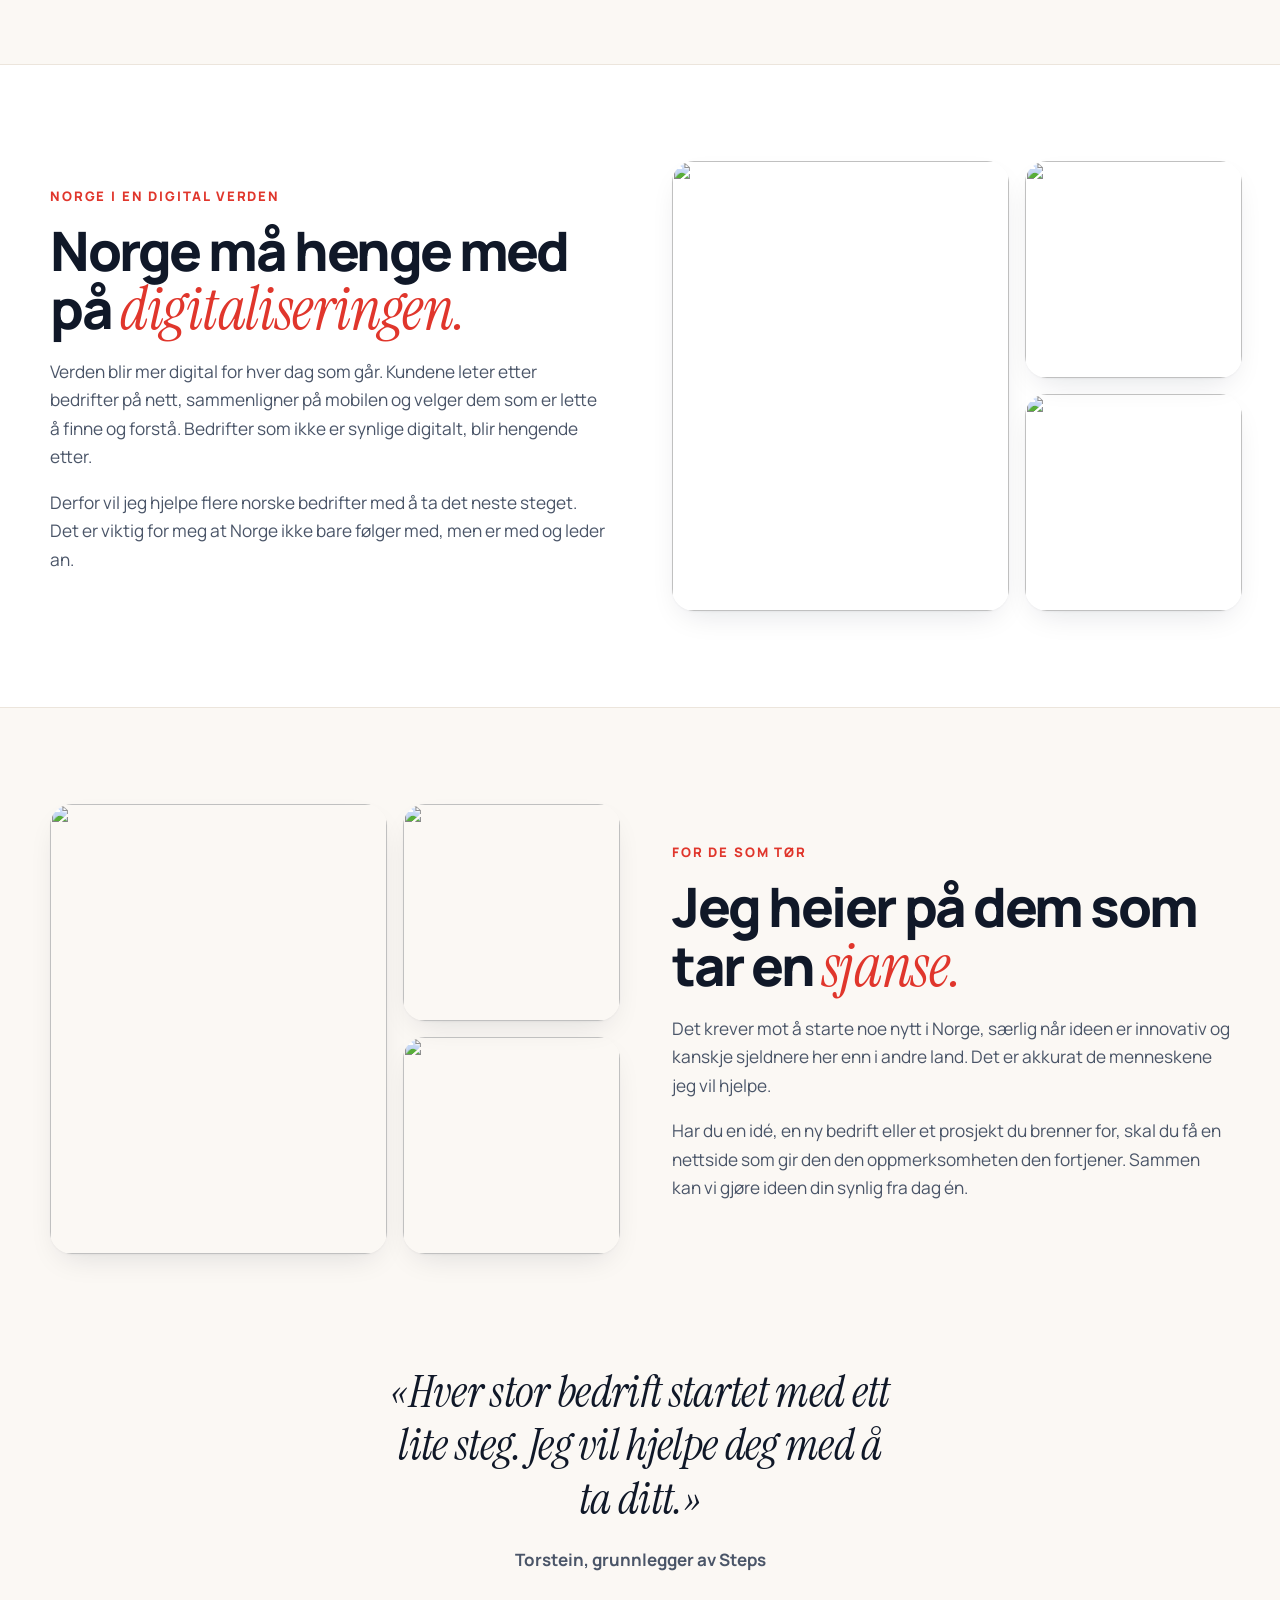
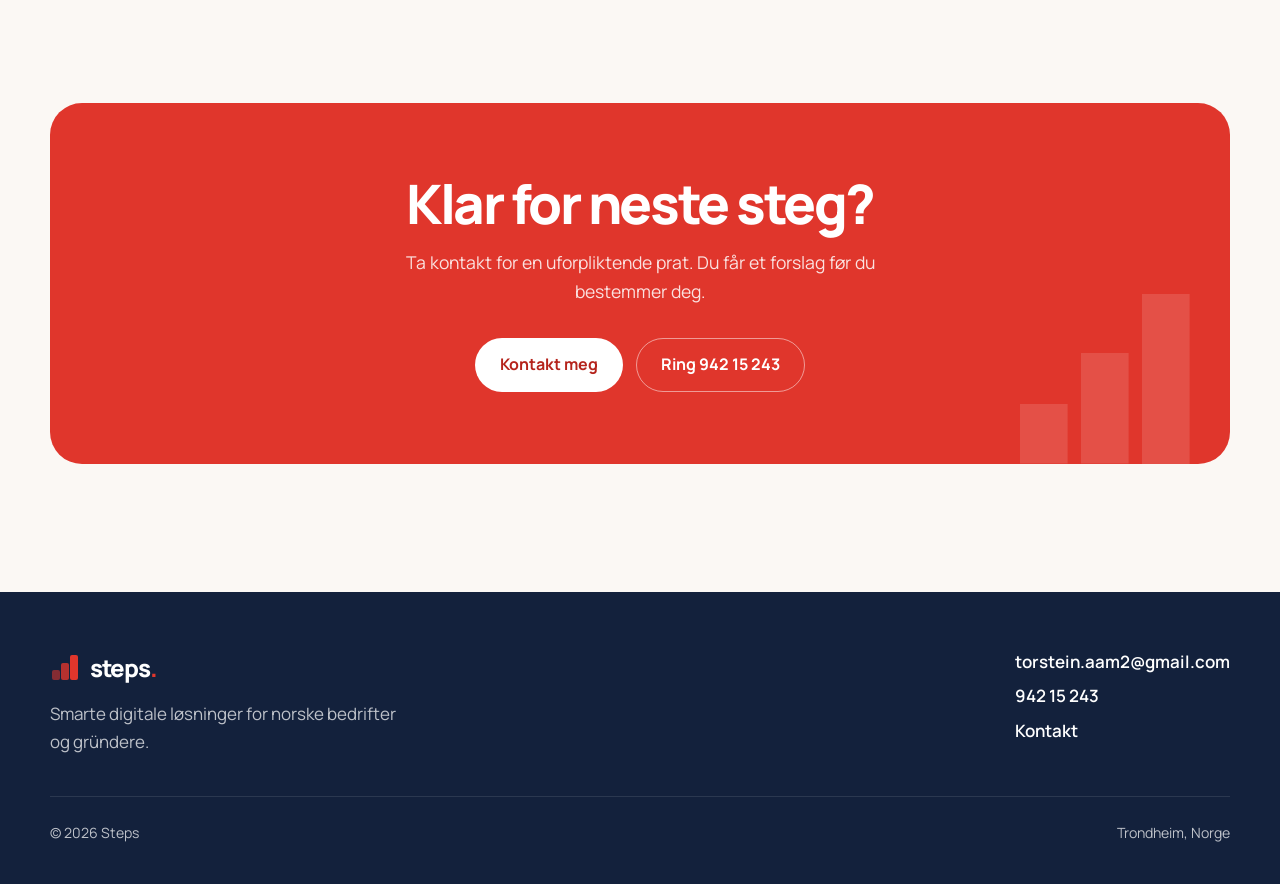
==== commit 2f92d638: "Ryddigere forside: tjenester og arbeid først, Hvorfor Steps og prosess samlet Co-authored-by: Cursor" ====
--- a/hvorfor.html
+++ b/hvorfor.html
@@ -26,7 +26,6 @@
       </a>
       <nav class="meny" aria-label="Meny">
         <a href="index.html#tjenester">Tjenester</a>
-        <a href="index.html#prosess">Slik jobber jeg</a>
         <a href="index.html#arbeid">Arbeid</a>
         <a href="hvorfor.html" aria-current="page">Hvorfor Steps?</a>
         <a class="knapp knapp--primar knapp--liten" href="index.html#kontakt">Kontakt meg</a>
--- a/styles.css
+++ b/styles.css
@@ -189,17 +189,6 @@
 }
 .slagord strong { color: var(--ink); font-weight: 700; }
 .handlinger { display: flex; flex-wrap: wrap; gap: 0.85rem; align-items: center; }
-.kontaktlinje {
-  display: flex;
-  flex-wrap: wrap;
-  gap: 0.4rem 1.4rem;
-  margin-top: 1.8rem;
-  font-size: 0.95rem;
-  color: var(--ink-3);
-}
-.kontaktlinje a { color: var(--ink); font-weight: 700; text-decoration: none; border-bottom: 1.5px solid var(--accent-soft); }
-.kontaktlinje a:hover { border-bottom-color: var(--accent); }
-
 .hero-visuell { position: relative; min-height: 520px; }
 .hero-video {
   position: absolute;
@@ -258,16 +247,6 @@
   100% { transform: scaleX(1); opacity: 0; }
 }
 
-/* Bildebånd som ruller */
-.baand { padding: 1.5rem 0 1rem; overflow: hidden; }
-.baand-spor { display: flex; gap: 1rem; width: max-content; animation: rull 60s linear infinite; }
-.baand:hover .baand-spor { animation-play-state: paused; }
-.baand figure { margin: 0; width: 280px; height: 190px; border-radius: 18px; overflow: hidden; flex: none; }
-.baand figure:nth-child(even) { width: 220px; }
-.baand img { width: 100%; height: 100%; object-fit: cover; transition: transform 0.6s; }
-.baand figure:hover img { transform: scale(1.06); }
-@keyframes rull { to { transform: translateX(calc(-50% - 0.5rem)); } }
-
 /* Seksjoner */
 .seksjon { padding: 6rem 0; }
 .seksjon-hode { max-width: 44rem; margin-bottom: 3rem; }
@@ -338,11 +317,22 @@
 .steg:nth-child(4) .steg-nr { transform: translateY(-9px); background: var(--accent); color: #fff; }
 .steg h3 { margin: 0.1rem 0 0.25rem; font-size: 1.15rem; letter-spacing: -0.02em; }
 .steg p { margin: 0; color: var(--ink-2); font-size: 0.98rem; }
-.prosess-media { position: relative; display: grid; grid-template-columns: 1fr 1fr; gap: 1rem; }
-.prosess-media > * { border-radius: 22px; overflow: hidden; box-shadow: var(--shadow); }
-.prosess-media video, .prosess-media img { width: 100%; height: 100%; object-fit: cover; }
-.prosess-media .stor { grid-column: 1 / -1; aspect-ratio: 16 / 9; }
-.prosess-media .liten { aspect-ratio: 1; }
+.hvorfor-bilde { position: relative; margin: 0; border-radius: 28px; overflow: hidden; box-shadow: var(--shadow); aspect-ratio: 4 / 5; }
+.hvorfor-bilde img { width: 100%; height: 100%; object-fit: cover; }
+.hvorfor-bilde figcaption {
+  position: absolute;
+  left: 1.25rem;
+  right: 1.25rem;
+  bottom: 1.25rem;
+  padding: 1.25rem 1.4rem;
+  border-radius: 18px;
+  background: rgba(19, 33, 60, 0.82);
+  backdrop-filter: blur(10px);
+  -webkit-backdrop-filter: blur(10px);
+  color: rgba(255, 255, 255, 0.82);
+  font-size: 0.98rem;
+}
+.hvorfor-bilde figcaption strong { display: block; color: #fff; font-size: 1.2rem; letter-spacing: -0.02em; margin-bottom: 0.3rem; }
 
 /* Arbeid */
 .prosjekt {
@@ -376,36 +366,6 @@
 .prosjekt h3 { font-size: 2rem; letter-spacing: -0.04em; margin: 1rem 0 0.6rem; line-height: 1.1; }
 .prosjekt p { color: var(--ink-2); margin: 0 0 1rem; }
 .merknad { font-size: 0.92rem; padding: 0.9rem 1rem; border-radius: 14px; background: var(--bg); border: 1px dashed var(--line); }
-
-/* Hvorfor-teaser på forsiden */
-.hvorfor-teaser {
-  position: relative;
-  border-radius: 32px;
-  overflow: hidden;
-  min-height: 520px;
-  display: grid;
-  grid-template-columns: 1fr 1fr;
-  background: var(--navy);
-  color: #fff;
-}
-.hvorfor-teaser .tekst { padding: clamp(2rem, 5vw, 4rem); display: flex; flex-direction: column; justify-content: center; gap: 1rem; }
-.hvorfor-teaser h2 { color: #fff; margin: 0; }
-.hvorfor-teaser p { color: rgba(255, 255, 255, 0.78); margin: 0 0 0.8rem; font-size: 1.1rem; }
-.hvorfor-teaser .overtittel { color: #ff8a7f; margin: 0; }
-.hvorfor-teaser .bilde { position: relative; }
-.hvorfor-teaser .bilde img { position: absolute; inset: 0; width: 100%; height: 100%; object-fit: cover; }
-.hvorfor-teaser .bildetekst {
-  position: absolute;
-  left: 1rem;
-  bottom: 1rem;
-  font-size: 0.8rem;
-  font-weight: 600;
-  background: rgba(16, 24, 40, 0.55);
-  backdrop-filter: blur(8px);
-  padding: 0.35rem 0.75rem;
-  border-radius: 999px;
-}
-.hvorfor-teaser .knapp { align-self: flex-start; }
 
 /* Kontakt */
 .kontakt-grid { display: grid; grid-template-columns: 0.9fr 1.1fr; gap: 3rem; align-items: start; }
@@ -569,8 +529,7 @@
   .hero-visuell { min-height: 440px; }
   .tjenester { grid-template-columns: repeat(2, 1fr); }
   .prosjekt { grid-template-columns: 1fr; }
-  .hvorfor-teaser { grid-template-columns: 1fr; }
-  .hvorfor-teaser .bilde { min-height: 300px; }
+  .hvorfor-bilde { aspect-ratio: 4 / 3; }
 }
 @media (max-width: 720px) {
   .meny a:not(.knapp):not(.behold) { display: none; }
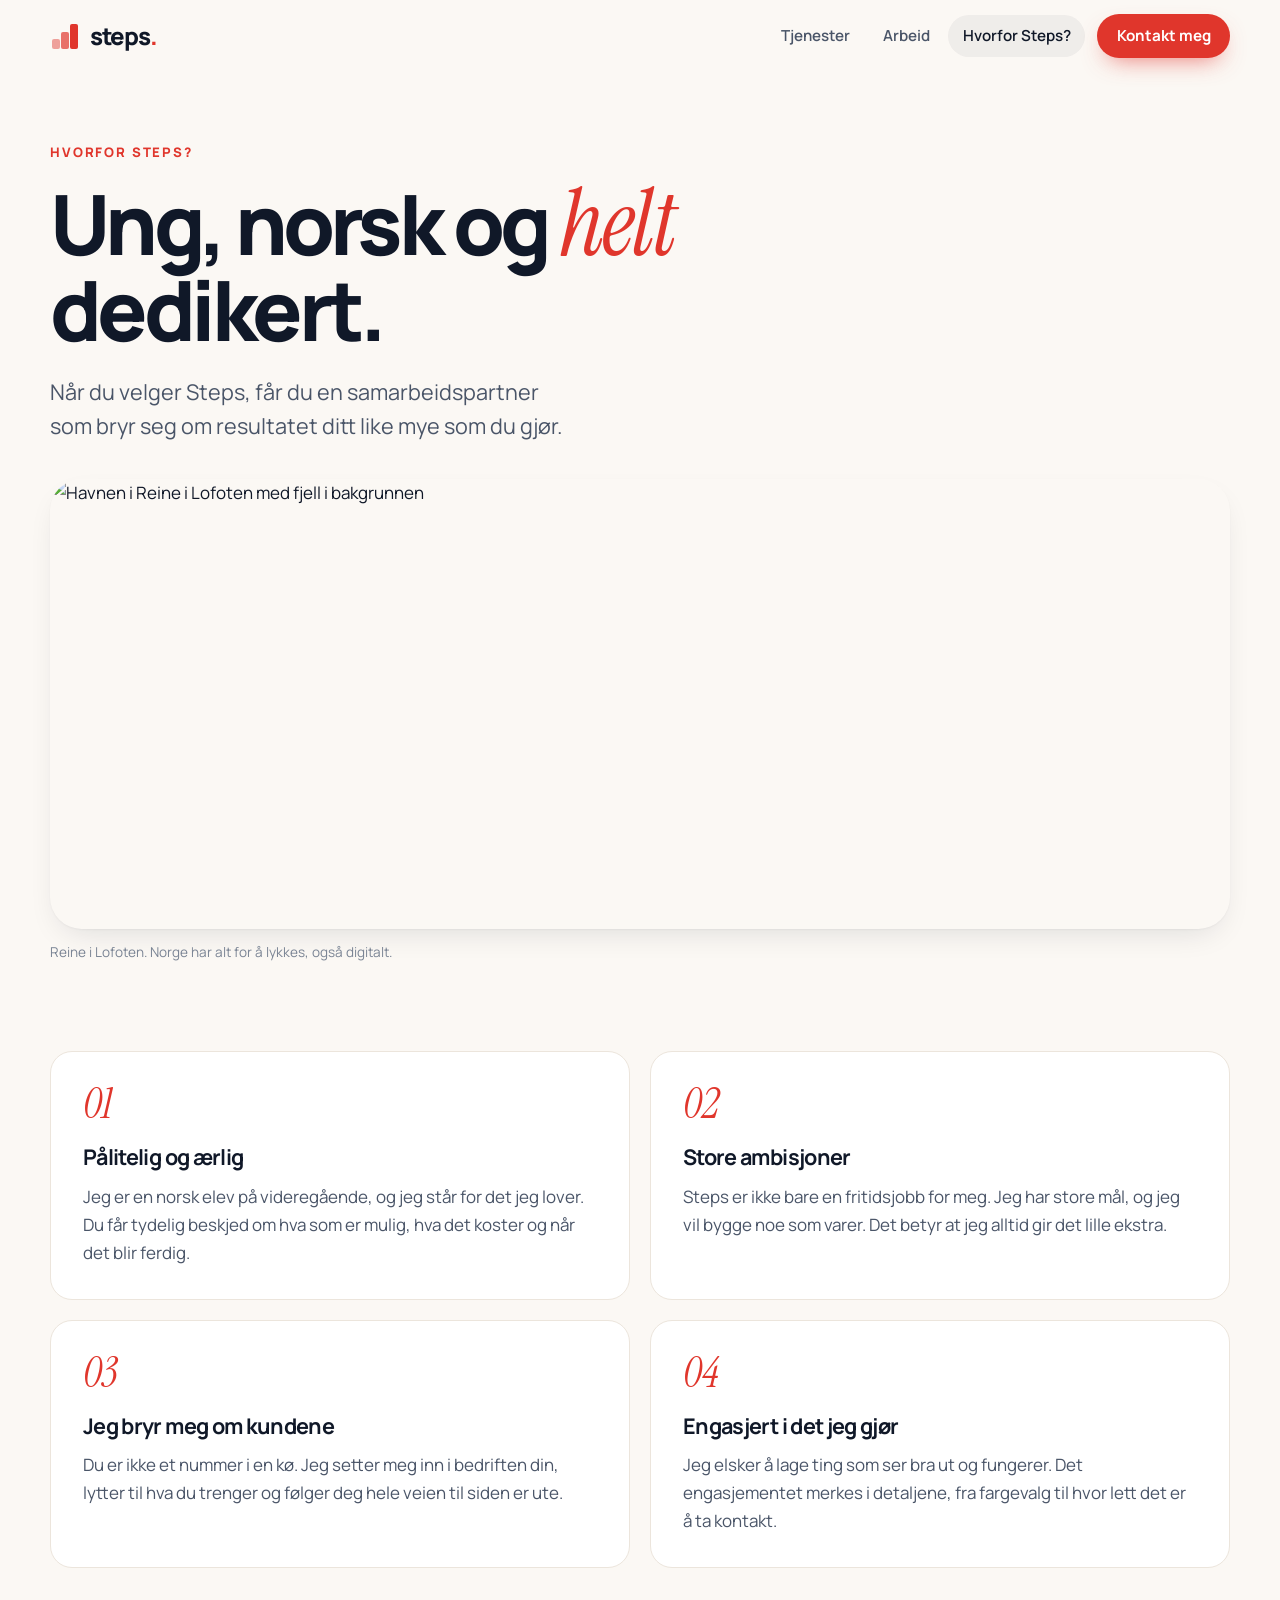
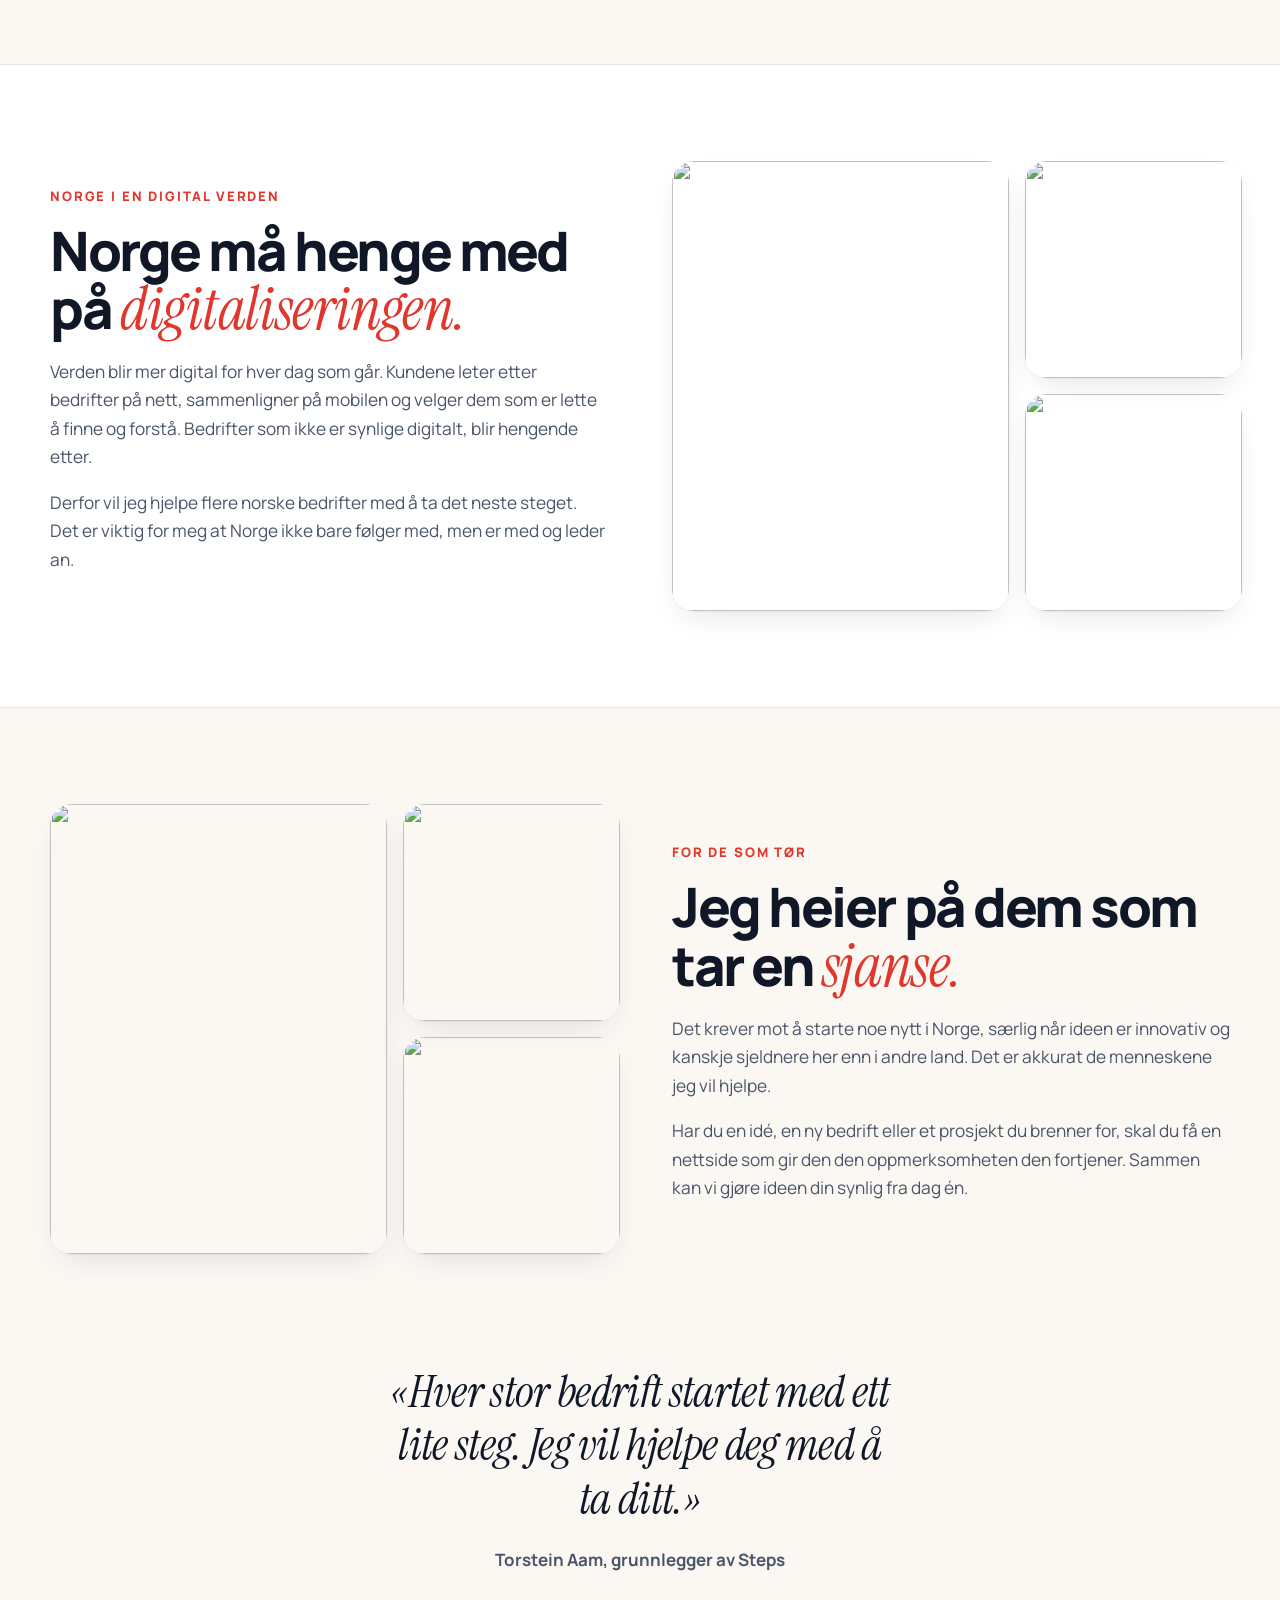
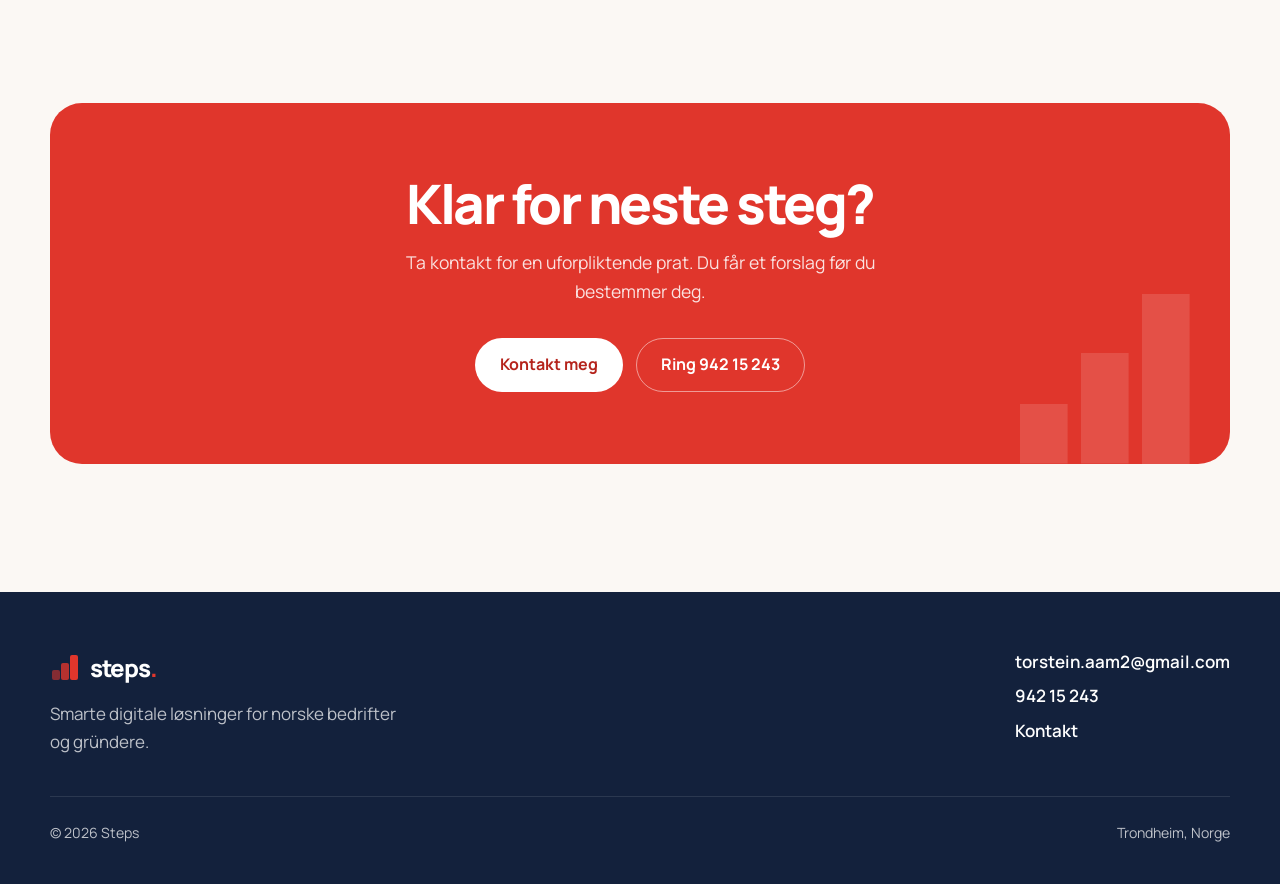
==== commit edfcf89c: "Fullt navn under sitatet Co-authored-by: Cursor <cursoragent@cursor.com>" ====
--- a/hvorfor.html
+++ b/hvorfor.html
@@ -108,7 +108,7 @@
     <section class="seksjon" style="padding-top:1rem">
       <div class="wrap">
         <p class="sitat vis">«Hver stor bedrift startet med ett lite steg. Jeg vil hjelpe deg med å ta ditt.»</p>
-        <p class="sitat-kilde vis">Torstein, grunnlegger av Steps</p>
+        <p class="sitat-kilde vis">Torstein Aam, grunnlegger av Steps</p>
       </div>
     </section>
 
--- a/styles.css
+++ b/styles.css
@@ -317,9 +317,23 @@
 .steg:nth-child(4) .steg-nr { transform: translateY(-9px); background: var(--accent); color: #fff; }
 .steg h3 { margin: 0.1rem 0 0.25rem; font-size: 1.15rem; letter-spacing: -0.02em; }
 .steg p { margin: 0; color: var(--ink-2); font-size: 0.98rem; }
-.hvorfor-bilde { position: relative; margin: 0; border-radius: 28px; overflow: hidden; box-shadow: var(--shadow); aspect-ratio: 4 / 5; }
-.hvorfor-bilde img { width: 100%; height: 100%; object-fit: cover; }
-.hvorfor-bilde figcaption {
+.knapp--hvorfor { margin-top: 1.75rem; }
+.hvorfor-bilde {
+  position: relative;
+  display: block;
+  margin: 0;
+  border-radius: 28px;
+  overflow: hidden;
+  box-shadow: var(--shadow);
+  aspect-ratio: 4 / 5;
+  text-decoration: none;
+  transition: transform 0.3s, box-shadow 0.3s;
+}
+.hvorfor-bilde:hover { transform: translateY(-6px); box-shadow: 0 24px 48px -18px rgba(16, 24, 40, 0.35); }
+.hvorfor-bilde img { width: 100%; height: 100%; object-fit: cover; transition: transform 0.8s; }
+.hvorfor-bilde:hover img { transform: scale(1.05); }
+.hvorfor-bildetekst {
+  display: block;
   position: absolute;
   left: 1.25rem;
   right: 1.25rem;
@@ -332,7 +346,21 @@
   color: rgba(255, 255, 255, 0.82);
   font-size: 0.98rem;
 }
-.hvorfor-bilde figcaption strong { display: block; color: #fff; font-size: 1.2rem; letter-spacing: -0.02em; margin-bottom: 0.3rem; }
+.hvorfor-bildetekst strong { display: block; color: #fff; font-size: 1.2rem; letter-spacing: -0.02em; margin-bottom: 0.3rem; }
+.les-mer {
+  display: inline-flex;
+  align-items: center;
+  gap: 0.5rem;
+  margin-top: 0.9rem;
+  padding: 0.55rem 1.1rem;
+  border-radius: 999px;
+  background: var(--accent);
+  color: #fff;
+  font-weight: 700;
+  font-size: 0.92rem;
+}
+.les-mer svg { width: 16px; height: 16px; transition: transform 0.2s; }
+.hvorfor-bilde:hover .les-mer svg { transform: translateX(4px); }
 
 /* Arbeid */
 .prosjekt {
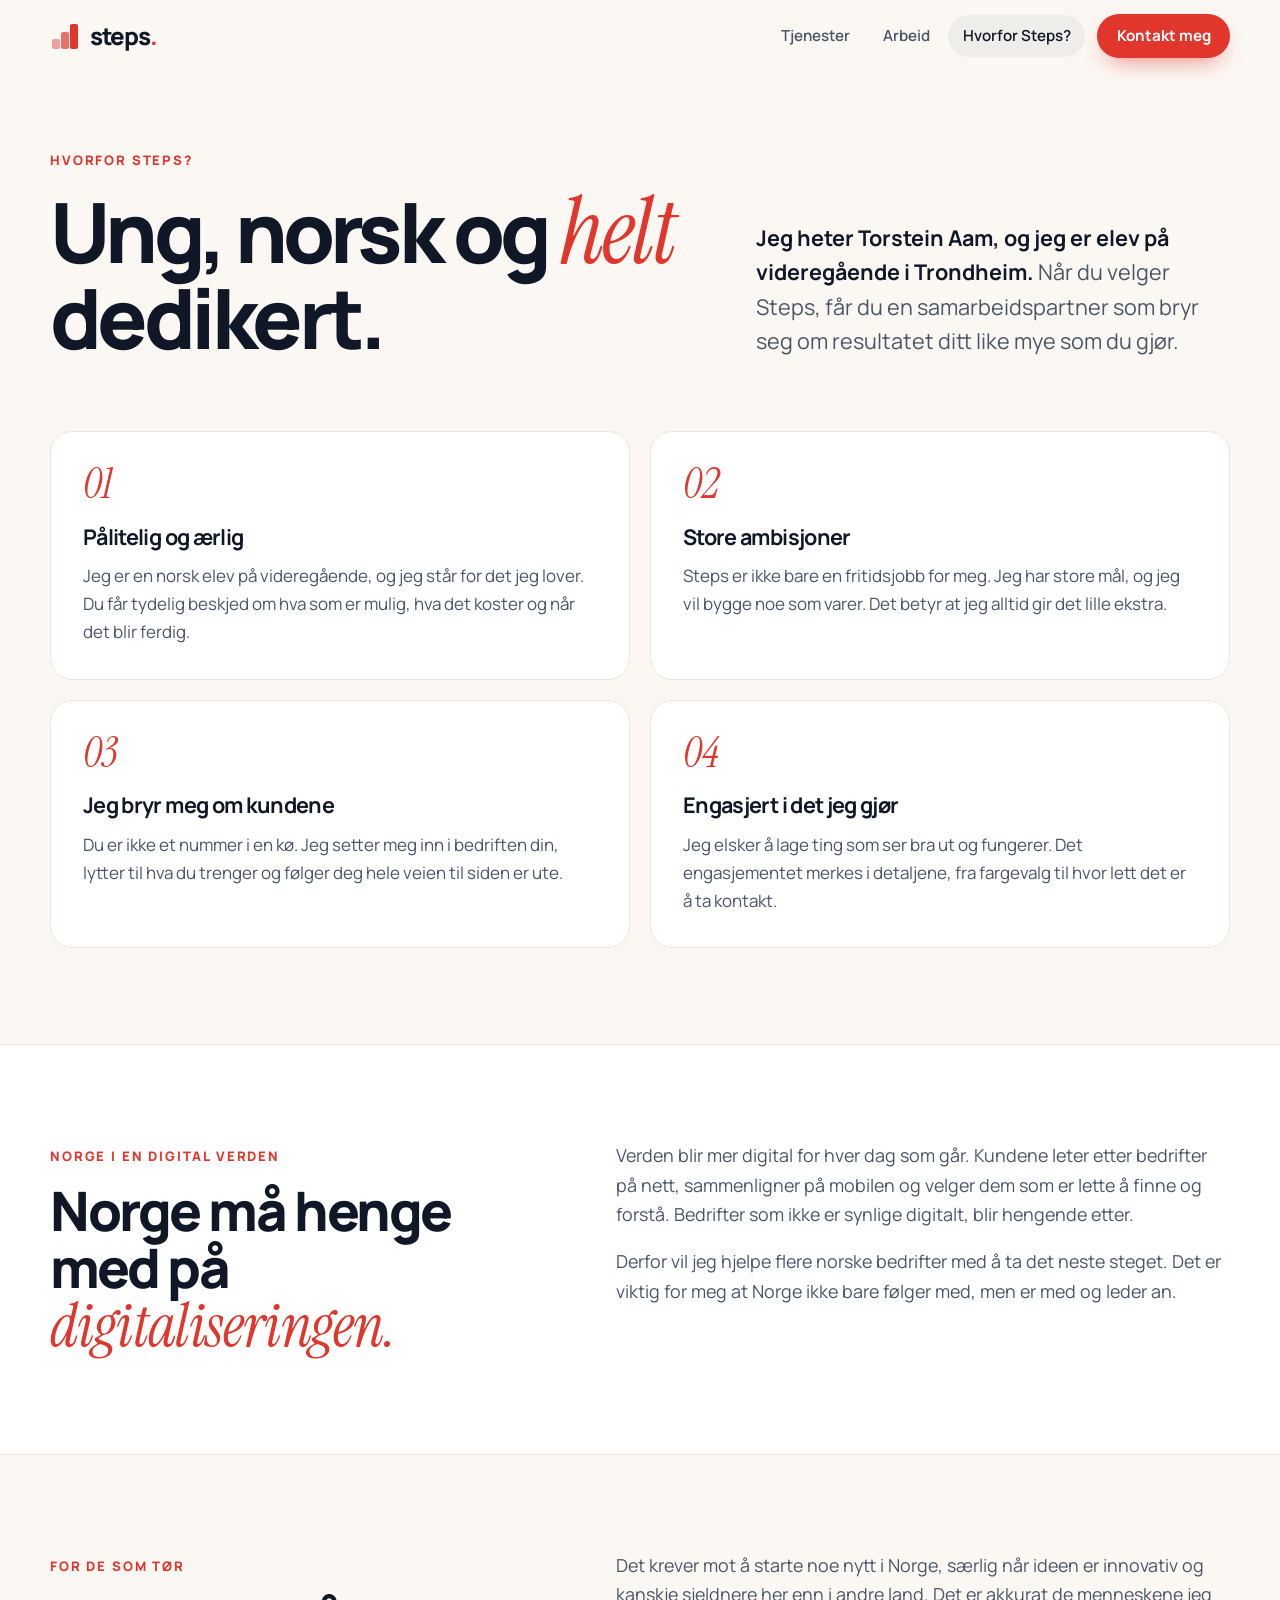
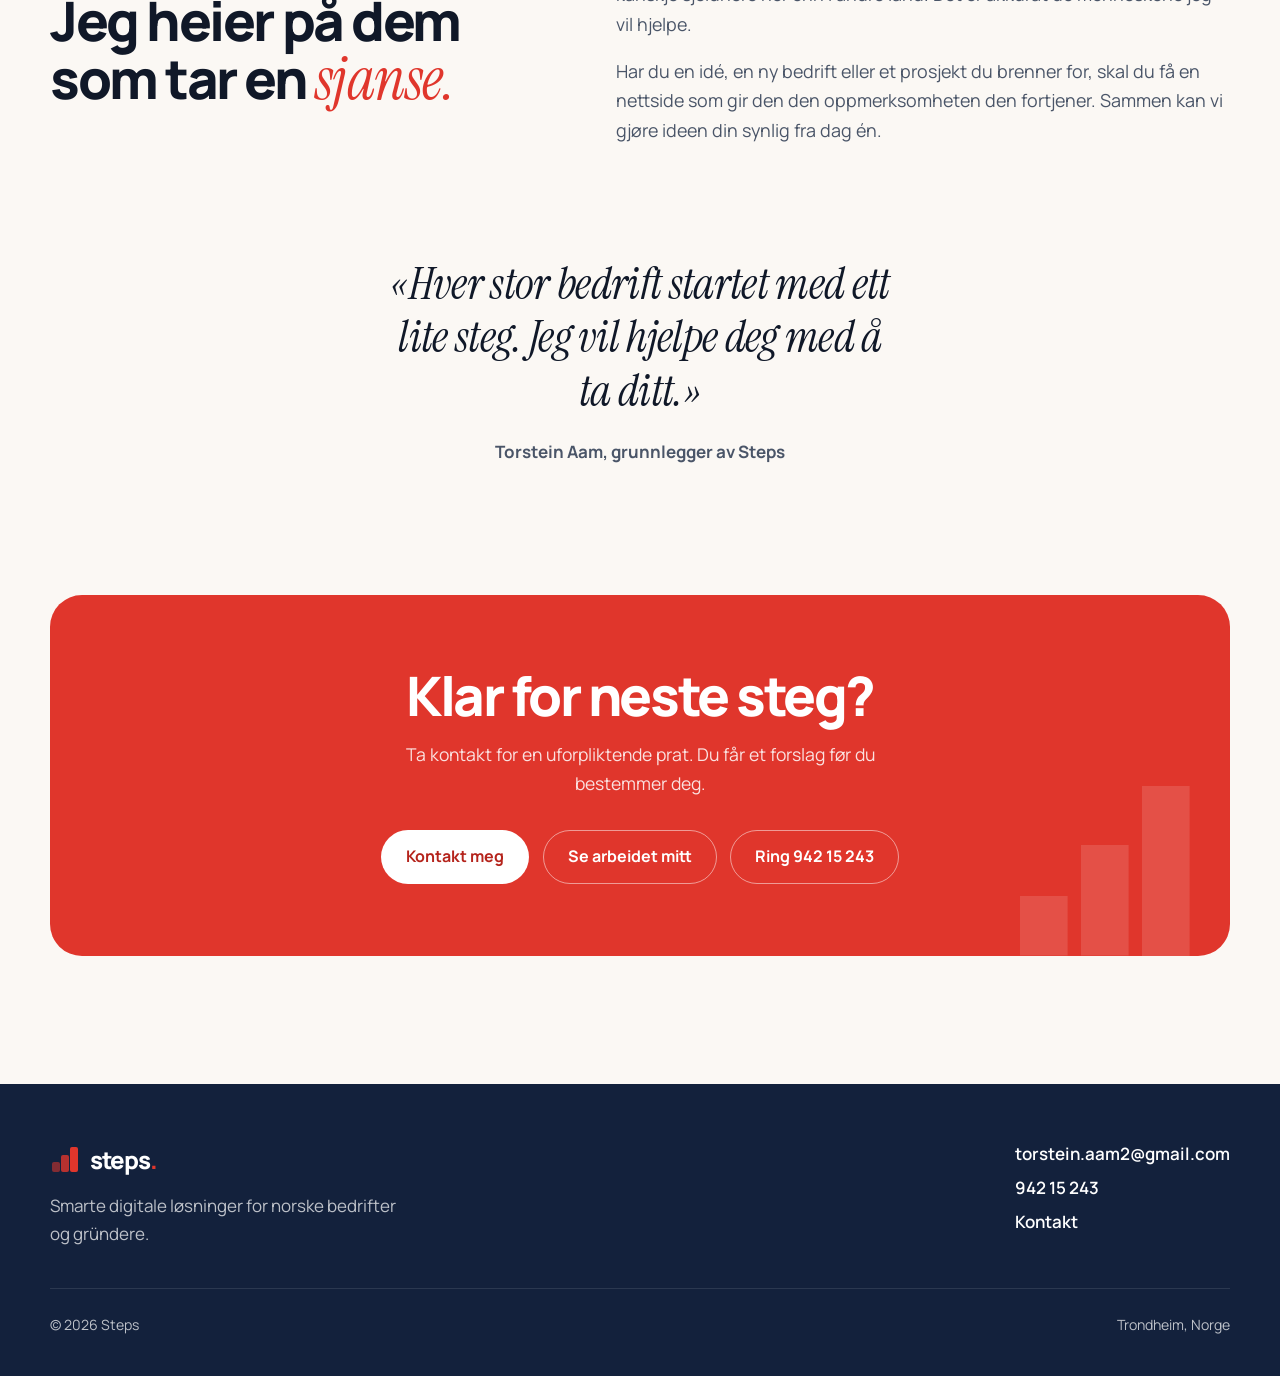
==== commit f1dfed0c: "Mer profesjonelt uttrykk: fjern stockbilder og video, nytt oppsett Co-authored-by: Cursor <cursorage" ====
--- a/hvorfor.html
+++ b/hvorfor.html
@@ -6,6 +6,13 @@
   <title>Hvorfor velge Steps?</title>
   <meta name="description" content="Steps drives av en pålitelig og engasjert norsk elev på videregående som vil hjelpe norske bedrifter og gründere med å henge med på digitaliseringen.">
   <meta name="theme-color" content="#fbf8f4">
+  <meta property="og:type" content="website">
+  <meta property="og:locale" content="nb_NO">
+  <meta property="og:site_name" content="Steps">
+  <meta property="og:title" content="Hvorfor velge Steps?">
+  <meta property="og:description" content="Steps drives av Torstein Aam, en engasjert norsk elev på videregående som vil hjelpe norske bedrifter og gründere med å ta neste steg digitalt.">
+  <meta property="og:url" content="https://steps-digital.github.io/hvorfor.html">
+  <meta property="og:image" content="https://steps-digital.github.io/bilder/deling.jpg">
   <link rel="icon" href="data:image/svg+xml,%3Csvg xmlns='http://www.w3.org/2000/svg' viewBox='0 0 30 30'%3E%3Crect x='2' y='18' width='8' height='10' rx='2' fill='%23e0362c' opacity='.45'/%3E%3Crect x='11' y='11' width='8' height='17' rx='2' fill='%23e0362c' opacity='.7'/%3E%3Crect x='20' y='3' width='8' height='25' rx='2' fill='%23e0362c'/%3E%3C/svg%3E">
   <link rel="preconnect" href="https://fonts.googleapis.com">
   <link rel="preconnect" href="https://fonts.gstatic.com" crossorigin>
@@ -37,16 +44,16 @@
     <section class="side-hero">
       <div class="wrap">
         <span class="overtittel">Hvorfor Steps?</span>
-        <h1>Ung, norsk og <span class="serif rod">helt</span> dedikert.</h1>
-        <p class="slagord">Når du velger Steps, får du en samarbeidspartner som bryr seg om resultatet ditt like mye som du gjør.</p>
-        <div class="banner vis">
-          <img src="https://images.unsplash.com/photo-1635179502418-1d620c211ebd?auto=format&fit=crop&w=1800&q=75" alt="Havnen i Reine i Lofoten med fjell i bakgrunnen">
+        <div class="hero-grid">
+          <h1>Ung, norsk og <span class="serif rod">helt</span> dedikert.</h1>
+          <div class="hero-tekst">
+            <p class="slagord"><strong>Jeg heter Torstein Aam, og jeg er elev på videregående i Trondheim.</strong> Når du velger Steps, får du en samarbeidspartner som bryr seg om resultatet ditt like mye som du gjør.</p>
+          </div>
         </div>
-        <p class="bildetekst-liten">Reine i Lofoten. Norge har alt for å lykkes, også digitalt.</p>
       </div>
     </section>
 
-    <section class="seksjon" style="padding-top:3rem">
+    <section class="seksjon" style="padding-top:1rem">
       <div class="wrap">
         <div class="grunner">
           <article class="grunn vis">
@@ -78,27 +85,21 @@
         <div class="vis">
           <span class="overtittel">Norge i en digital verden</span>
           <h2>Norge må henge med på <span class="serif rod">digitaliseringen.</span></h2>
+        </div>
+        <div class="vis forsink-1">
           <p>Verden blir mer digital for hver dag som går. Kundene leter etter bedrifter på nett, sammenligner på mobilen og velger dem som er lette å finne og forstå. Bedrifter som ikke er synlige digitalt, blir hengende etter.</p>
           <p>Derfor vil jeg hjelpe flere norske bedrifter med å ta det neste steget. Det er viktig for meg at Norge ikke bare følger med, men er med og leder an.</p>
-        </div>
-        <div class="delt-bilder vis forsink-1" aria-hidden="true">
-          <img src="https://images.unsplash.com/photo-1705963035628-26a6a9cde008?auto=format&fit=crop&w=700&q=75" alt="" loading="lazy">
-          <img src="https://images.unsplash.com/photo-1519389950473-47ba0277781c?auto=format&fit=crop&w=500&h=500&q=75" alt="" loading="lazy">
-          <img src="https://images.unsplash.com/photo-1551434678-e076c223a692?auto=format&fit=crop&w=500&h=500&q=75" alt="" loading="lazy">
         </div>
       </div>
     </section>
 
     <section class="seksjon">
       <div class="wrap delt">
-        <div class="delt-bilder vis" aria-hidden="true">
-          <img src="https://images.unsplash.com/photo-1516216628859-9bccecab13ca?auto=format&fit=crop&w=700&q=75" alt="" loading="lazy">
-          <img src="https://images.unsplash.com/photo-1600880292203-757bb62b4baf?auto=format&fit=crop&w=500&h=500&q=75" alt="" loading="lazy">
-          <img src="https://images.unsplash.com/photo-1586717791821-3f44a563fa4c?auto=format&fit=crop&w=500&h=500&q=75" alt="" loading="lazy">
+        <div class="vis">
+          <span class="overtittel">For de som tør</span>
+          <h2>Jeg heier på dem som tar en <span class="serif rod">sjanse.</span></h2>
         </div>
         <div class="vis forsink-1">
-          <span class="overtittel">For de som tør</span>
-          <h2>Jeg heier på dem som tar en <span class="serif rod">sjanse.</span></h2>
           <p>Det krever mot å starte noe nytt i Norge, særlig når ideen er innovativ og kanskje sjeldnere her enn i andre land. Det er akkurat de menneskene jeg vil hjelpe.</p>
           <p>Har du en idé, en ny bedrift eller et prosjekt du brenner for, skal du få en nettside som gir den den oppmerksomheten den fortjener. Sammen kan vi gjøre ideen din synlig fra dag én.</p>
         </div>
@@ -119,6 +120,7 @@
           <p>Ta kontakt for en uforpliktende prat. Du får et forslag før du bestemmer deg.</p>
           <div class="handlinger">
             <a class="knapp knapp--primar" href="index.html#kontakt">Kontakt meg</a>
+            <a class="knapp knapp--sekundar" href="index.html#arbeid">Se arbeidet mitt</a>
             <a class="knapp knapp--sekundar" href="tel:+4794215243">Ring 942 15 243</a>
           </div>
         </div>
--- a/styles.css
+++ b/styles.css
@@ -129,10 +129,26 @@
 .hero-grid {
   position: relative;
   display: grid;
-  grid-template-columns: 1.05fr 0.95fr;
-  gap: 3.5rem;
-  align-items: center;
-}
+  grid-template-columns: 1.15fr 0.85fr;
+  gap: 2rem 4rem;
+  align-items: end;
+}
+.hero h1, .side-hero h1 { margin-bottom: 0; }
+.hero-tekst .slagord { margin-bottom: 2rem; }
+.fakta {
+  position: relative;
+  list-style: none;
+  margin: 4.5rem 0 0;
+  padding: 0;
+  display: grid;
+  grid-template-columns: repeat(3, 1fr);
+  gap: 2rem;
+  border-top: 1px solid var(--line);
+}
+.fakta li { padding-top: 1.5rem; position: relative; }
+.fakta li::before { content: ""; position: absolute; top: -2px; left: 0; width: 2.5rem; height: 3px; border-radius: 3px; background: var(--accent); }
+.fakta strong { display: block; font-size: 1.1rem; letter-spacing: -0.02em; margin-bottom: 0.25rem; }
+.fakta span { color: var(--ink-2); font-size: 0.98rem; }
 .etikett {
   display: inline-flex;
   align-items: center;
@@ -189,63 +205,6 @@
 }
 .slagord strong { color: var(--ink); font-weight: 700; }
 .handlinger { display: flex; flex-wrap: wrap; gap: 0.85rem; align-items: center; }
-.hero-visuell { position: relative; min-height: 520px; }
-.hero-video {
-  position: absolute;
-  inset: 0 0 60px 40px;
-  border-radius: 28px;
-  overflow: hidden;
-  box-shadow: var(--shadow);
-  background: #ddd;
-}
-.hero-video video { width: 100%; height: 100%; object-fit: cover; }
-.hero-bilde {
-  position: absolute;
-  left: 0;
-  bottom: 0;
-  width: 42%;
-  aspect-ratio: 4 / 5;
-  border-radius: 20px;
-  overflow: hidden;
-  border: 6px solid var(--bg);
-  box-shadow: var(--shadow);
-  animation: svev 7s ease-in-out infinite;
-}
-.hero-bilde img { width: 100%; height: 100%; object-fit: cover; }
-.hero-kort {
-  position: absolute;
-  right: -10px;
-  bottom: 18px;
-  width: 250px;
-  background: var(--surface);
-  border-radius: 18px;
-  padding: 1rem;
-  box-shadow: var(--shadow);
-  border: 1px solid var(--line);
-  animation: svev 7s 1.5s ease-in-out infinite;
-}
-@keyframes svev { 0%, 100% { transform: translateY(0); } 50% { transform: translateY(-10px); } }
-
-/* Animert nettlesermockup som bygger en side */
-.mock-topp { display: flex; gap: 5px; margin-bottom: 0.75rem; }
-.mock-topp span { width: 8px; height: 8px; border-radius: 50%; background: var(--line); }
-.mock-topp span:first-child { background: var(--accent); }
-.mock-blokk { height: 9px; border-radius: 5px; background: #eef0f3; margin-bottom: 7px; transform-origin: left; animation: bygg 4.8s ease-in-out infinite; }
-.mock-blokk.tittel { height: 16px; width: 78%; background: var(--ink); }
-.mock-blokk.b1 { width: 92%; animation-delay: 0.25s; }
-.mock-blokk.b2 { width: 64%; animation-delay: 0.5s; }
-.mock-rad { display: flex; gap: 7px; margin-top: 10px; }
-.mock-rad .mock-blokk { height: 38px; flex: 1; border-radius: 9px; animation-delay: 0.8s; }
-.mock-rad .mock-blokk:nth-child(2) { animation-delay: 1s; background: var(--accent-soft); }
-.mock-rad .mock-blokk:nth-child(3) { animation-delay: 1.2s; }
-.mock-knapp { margin-top: 6px; height: 22px; width: 44%; border-radius: 999px; background: var(--accent); transform-origin: left; animation: bygg 4.8s 1.4s ease-in-out infinite; }
-.mock-tekst { margin: 0.7rem 0 0; font-size: 0.78rem; font-weight: 700; color: var(--ink-2); display: flex; align-items: center; gap: 0.45rem; }
-.mock-tekst::before { content: ""; width: 7px; height: 7px; border-radius: 50%; background: #2fb36d; box-shadow: 0 0 0 4px rgba(47, 179, 109, 0.18); }
-@keyframes bygg {
-  0% { transform: scaleX(0); opacity: 0; }
-  14%, 82% { transform: scaleX(1); opacity: 1; }
-  100% { transform: scaleX(1); opacity: 0; }
-}
 
 /* Seksjoner */
 .seksjon { padding: 6rem 0; }
@@ -275,24 +234,20 @@
   background: var(--surface);
   border: 1px solid var(--line);
   border-radius: var(--radius);
-  overflow: hidden;
-  display: flex;
-  flex-direction: column;
-  transition: transform 0.3s, box-shadow 0.3s;
-}
-.tjeneste:hover { transform: translateY(-6px); box-shadow: var(--shadow); }
-.tjeneste-bilde { aspect-ratio: 4 / 3; overflow: hidden; }
-.tjeneste-bilde img { width: 100%; height: 100%; object-fit: cover; transition: transform 0.6s; }
-.tjeneste:hover .tjeneste-bilde img { transform: scale(1.06); }
-.tjeneste-tekst { padding: 1.4rem 1.4rem 1.6rem; }
-.tjeneste .nr { font-size: 0.8rem; font-weight: 800; color: var(--accent); letter-spacing: 0.08em; }
-.tjeneste h3 { font-size: 1.2rem; letter-spacing: -0.02em; margin: 0.35rem 0 0.5rem; }
+  padding: 1.75rem 1.6rem 1.9rem;
+  transition: transform 0.3s, box-shadow 0.3s, border-color 0.3s;
+}
+.tjeneste:hover { transform: translateY(-4px); box-shadow: var(--shadow); border-color: transparent; }
+.tjeneste .nr { font-family: var(--serif); font-style: italic; font-size: 2.6rem; line-height: 1; color: var(--accent); }
+.tjeneste h3 { font-size: 1.25rem; letter-spacing: -0.02em; margin: 1.1rem 0 0.5rem; }
 .tjeneste p { margin: 0; color: var(--ink-2); font-size: 0.98rem; }
 
 /* Steg for steg */
 .prosess { background: var(--surface); border-block: 1px solid var(--line); }
 .prosess-grid { display: grid; grid-template-columns: 1fr 1fr; gap: 4rem; align-items: center; }
-.steg-liste { list-style: none; margin: 2rem 0 0; padding: 0; display: grid; gap: 0.5rem; }
+.steg-kort { background: var(--bg); border: 1px solid var(--line); border-radius: 28px; padding: 2rem 1.5rem 1.25rem; }
+.steg-kort .overtittel { padding-left: 1.1rem; }
+.steg-liste { list-style: none; margin: 0.5rem 0 0; padding: 0; display: grid; gap: 0.25rem; }
 .steg {
   display: grid;
   grid-template-columns: 3.25rem 1fr;
@@ -301,7 +256,7 @@
   border-radius: 18px;
   transition: background 0.25s;
 }
-.steg:hover { background: var(--bg); }
+.steg:hover { background: var(--surface); }
 .steg-nr {
   width: 3.25rem;
   height: 3.25rem;
@@ -317,55 +272,21 @@
 .steg:nth-child(4) .steg-nr { transform: translateY(-9px); background: var(--accent); color: #fff; }
 .steg h3 { margin: 0.1rem 0 0.25rem; font-size: 1.15rem; letter-spacing: -0.02em; }
 .steg p { margin: 0; color: var(--ink-2); font-size: 0.98rem; }
-.knapp--hvorfor { margin-top: 1.75rem; }
-.hvorfor-bilde {
-  position: relative;
-  display: block;
-  margin: 0;
-  border-radius: 28px;
-  overflow: hidden;
-  box-shadow: var(--shadow);
-  aspect-ratio: 4 / 5;
-  text-decoration: none;
-  transition: transform 0.3s, box-shadow 0.3s;
-}
-.hvorfor-bilde:hover { transform: translateY(-6px); box-shadow: 0 24px 48px -18px rgba(16, 24, 40, 0.35); }
-.hvorfor-bilde img { width: 100%; height: 100%; object-fit: cover; transition: transform 0.8s; }
-.hvorfor-bilde:hover img { transform: scale(1.05); }
-.hvorfor-bildetekst {
-  display: block;
-  position: absolute;
-  left: 1.25rem;
-  right: 1.25rem;
-  bottom: 1.25rem;
-  padding: 1.25rem 1.4rem;
-  border-radius: 18px;
-  background: rgba(19, 33, 60, 0.82);
-  backdrop-filter: blur(10px);
-  -webkit-backdrop-filter: blur(10px);
-  color: rgba(255, 255, 255, 0.82);
-  font-size: 0.98rem;
-}
-.hvorfor-bildetekst strong { display: block; color: #fff; font-size: 1.2rem; letter-spacing: -0.02em; margin-bottom: 0.3rem; }
-.les-mer {
-  display: inline-flex;
-  align-items: center;
-  gap: 0.5rem;
-  margin-top: 0.9rem;
-  padding: 0.55rem 1.1rem;
-  border-radius: 999px;
-  background: var(--accent);
-  color: #fff;
-  font-weight: 700;
-  font-size: 0.92rem;
-}
-.les-mer svg { width: 16px; height: 16px; transition: transform 0.2s; }
-.hvorfor-bilde:hover .les-mer svg { transform: translateX(4px); }
+.hvorfor-oppfordring {
+  margin-top: 1.75rem;
+  padding: 1.4rem 1.6rem;
+  border-radius: 20px;
+  background: var(--accent-soft);
+  border: 1.5px solid rgba(224, 54, 44, 0.25);
+}
+.hvorfor-oppfordring p { margin: 0 0 0.5rem; color: var(--ink-2); }
+.hvorfor-oppfordring p strong { color: var(--ink); font-size: 1.2rem; line-height: 1.4; }
+.hvorfor-oppfordring .knapp { margin-top: 0.75rem; }
 
 /* Arbeid */
 .prosjekt {
   display: grid;
-  grid-template-columns: 1.25fr 0.75fr;
+  grid-template-columns: 0.8fr 1.2fr;
   gap: 2.5rem;
   align-items: center;
   background: var(--surface);
@@ -373,11 +294,42 @@
   border-radius: 30px;
   padding: 2rem;
 }
-.nettleser { border-radius: 16px; overflow: hidden; border: 1px solid var(--line); box-shadow: var(--shadow); background: #fff; }
-.nettleser-topp { display: flex; align-items: center; gap: 6px; padding: 0.7rem 0.9rem; background: #f4f1ec; border-bottom: 1px solid var(--line); }
-.nettleser-topp span { width: 10px; height: 10px; border-radius: 50%; background: #ddd5ca; }
-.nettleser-topp .adresse { margin-left: 0.75rem; flex: 1; height: auto; width: auto; border-radius: 8px; background: #fff; font-size: 0.75rem; color: var(--ink-3); padding: 0.2rem 0.7rem; }
-.nettleser img { width: 100%; height: auto; }
+.prosjekt-oppfordring {
+  grid-column: 1 / -1;
+  display: flex;
+  flex-wrap: wrap;
+  align-items: center;
+  justify-content: space-between;
+  gap: 1rem 2rem;
+  padding: 1.4rem 1.6rem;
+  border-radius: 20px;
+  background: var(--accent-soft);
+  border: 1.5px solid rgba(224, 54, 44, 0.25);
+}
+.prosjekt .prosjekt-oppfordring p { margin: 0; color: var(--ink); font-size: 1.2rem; line-height: 1.4; max-width: 34rem; }
+.prosjekt-logo {
+  display: grid;
+  place-items: center;
+  aspect-ratio: 1;
+  border-radius: 24px;
+  background: #e9f1ec;
+  padding: 2rem;
+  transition: transform 0.3s, box-shadow 0.3s;
+}
+.prosjekt-logo:hover { transform: translateY(-6px); box-shadow: var(--shadow); }
+.prosjekt-logo img {
+  width: min(100%, 320px);
+  height: auto;
+  aspect-ratio: 1;
+  object-fit: contain;
+  border-radius: 50%;
+  box-shadow: 0 18px 40px -18px rgba(0, 54, 31, 0.45);
+  transition: transform 0.4s;
+}
+.prosjekt-logo:hover img { transform: scale(1.04); }
+.prosjekt-logo--foto { padding: 0; overflow: hidden; }
+.prosjekt-logo--foto img { width: 100%; height: 100%; aspect-ratio: auto; object-fit: cover; border-radius: 0; box-shadow: none; }
+.prosjekt + .prosjekt { margin-top: 2rem; }
 .status {
   display: inline-flex;
   align-items: center;
@@ -389,11 +341,9 @@
   padding: 0.35rem 0.8rem;
   border-radius: 999px;
 }
-.status::before { content: ""; width: 7px; height: 7px; border-radius: 50%; background: var(--accent); animation: puls 1.8s infinite; }
-@keyframes puls { 0% { box-shadow: 0 0 0 0 rgba(224, 54, 44, 0.5); } 100% { box-shadow: 0 0 0 9px rgba(224, 54, 44, 0); } }
+.status::before { content: ""; width: 7px; height: 7px; border-radius: 50%; background: var(--accent); }
 .prosjekt h3 { font-size: 2rem; letter-spacing: -0.04em; margin: 1rem 0 0.6rem; line-height: 1.1; }
 .prosjekt p { color: var(--ink-2); margin: 0 0 1rem; }
-.merknad { font-size: 0.92rem; padding: 0.9rem 1rem; border-radius: 14px; background: var(--bg); border: 1px dashed var(--line); }
 
 /* Kontakt */
 .kontakt-grid { display: grid; grid-template-columns: 0.9fr 1.1fr; gap: 3rem; align-items: start; }
@@ -481,11 +431,9 @@
 .bunn-nederst { margin-top: 2.5rem; padding-top: 1.5rem; border-top: 1px solid rgba(255, 255, 255, 0.1); font-size: 0.88rem; display: flex; flex-wrap: wrap; justify-content: space-between; gap: 0.5rem; }
 
 /* Hvorfor-siden */
-.side-hero { padding: 4rem 0 2.5rem; }
+.side-hero { padding: 4.5rem 0 3.5rem; }
 .side-hero h1 { font-size: clamp(2.8rem, 6.5vw, 5.2rem); max-width: 14ch; }
-.banner { border-radius: 32px; overflow: hidden; aspect-ratio: 21 / 8; box-shadow: var(--shadow); }
-.banner img { width: 100%; height: 100%; object-fit: cover; }
-.bildetekst-liten { font-size: 0.85rem; color: var(--ink-3); margin: 0.75rem 0 0; }
+.side-hero .slagord { margin-bottom: 0; }
 .grunner { display: grid; grid-template-columns: repeat(2, 1fr); gap: 1.25rem; }
 .grunn {
   background: var(--surface);
@@ -498,12 +446,10 @@
 .grunn .nr { font-family: var(--serif); font-style: italic; font-size: 2.6rem; line-height: 1; color: var(--accent); }
 .grunn h3 { font-size: 1.35rem; letter-spacing: -0.03em; margin: 0.8rem 0 0.5rem; }
 .grunn p { margin: 0; color: var(--ink-2); }
-.delt { display: grid; grid-template-columns: 1fr 1fr; gap: 4rem; align-items: center; }
-.delt-bilder { display: grid; grid-template-columns: 1.2fr 0.8fr; gap: 1rem; }
-.delt-bilder img { width: 100%; height: 100%; object-fit: cover; border-radius: 22px; box-shadow: var(--shadow); }
-.delt-bilder img:first-child { grid-row: span 2; aspect-ratio: 3 / 4; }
-.delt-bilder img:not(:first-child) { aspect-ratio: 1; }
-.delt p { color: var(--ink-2); font-size: 1.08rem; }
+.delt { display: grid; grid-template-columns: 0.9fr 1.1fr; gap: 1.5rem 4rem; align-items: start; }
+.delt h2 { margin: 0; }
+.delt p { color: var(--ink-2); font-size: 1.12rem; margin: 0 0 1.1rem; }
+.delt p:last-child { margin-bottom: 0; }
 .sitat {
   font-family: var(--serif);
   font-style: italic;
@@ -554,20 +500,22 @@
 
 @media (max-width: 1000px) {
   .hero-grid, .prosess-grid, .kontakt-grid, .delt { grid-template-columns: 1fr; gap: 2.5rem; }
-  .hero-visuell { min-height: 440px; }
+  .hero-grid, .delt { gap: 1.5rem; }
   .tjenester { grid-template-columns: repeat(2, 1fr); }
-  .prosjekt { grid-template-columns: 1fr; }
-  .hvorfor-bilde { aspect-ratio: 4 / 3; }
+  .prosjekt { grid-template-columns: 1fr; padding: 1.25rem; }
+  .prosjekt-logo { aspect-ratio: auto; }
+  .prosjekt-logo img { width: min(100%, 240px); }
+  .prosjekt-logo--foto { aspect-ratio: 3 / 2; }
+  .prosjekt-logo--foto img { width: 100%; }
 }
 @media (max-width: 720px) {
   .meny a:not(.knapp):not(.behold) { display: none; }
   .seksjon { padding: 4.5rem 0; }
   .hero { padding-top: 2.5rem; }
-  .hero-visuell { min-height: 380px; }
-  .hero-video { inset: 0 0 50px 20px; }
-  .hero-kort { width: 210px; right: 0; }
+  .fakta { grid-template-columns: 1fr; gap: 0; margin-top: 3rem; border-top: 0; }
+  .fakta li { padding: 1.1rem 0; border-top: 1px solid var(--line); }
+  .steg-kort { padding: 1.5rem 0.75rem 0.75rem; }
   .tjenester, .grunner, .felt-rad { grid-template-columns: 1fr; }
-  .banner { aspect-ratio: 4 / 3; }
   .kopier { display: none; }
 }
 @media (prefers-reduced-motion: reduce) {
